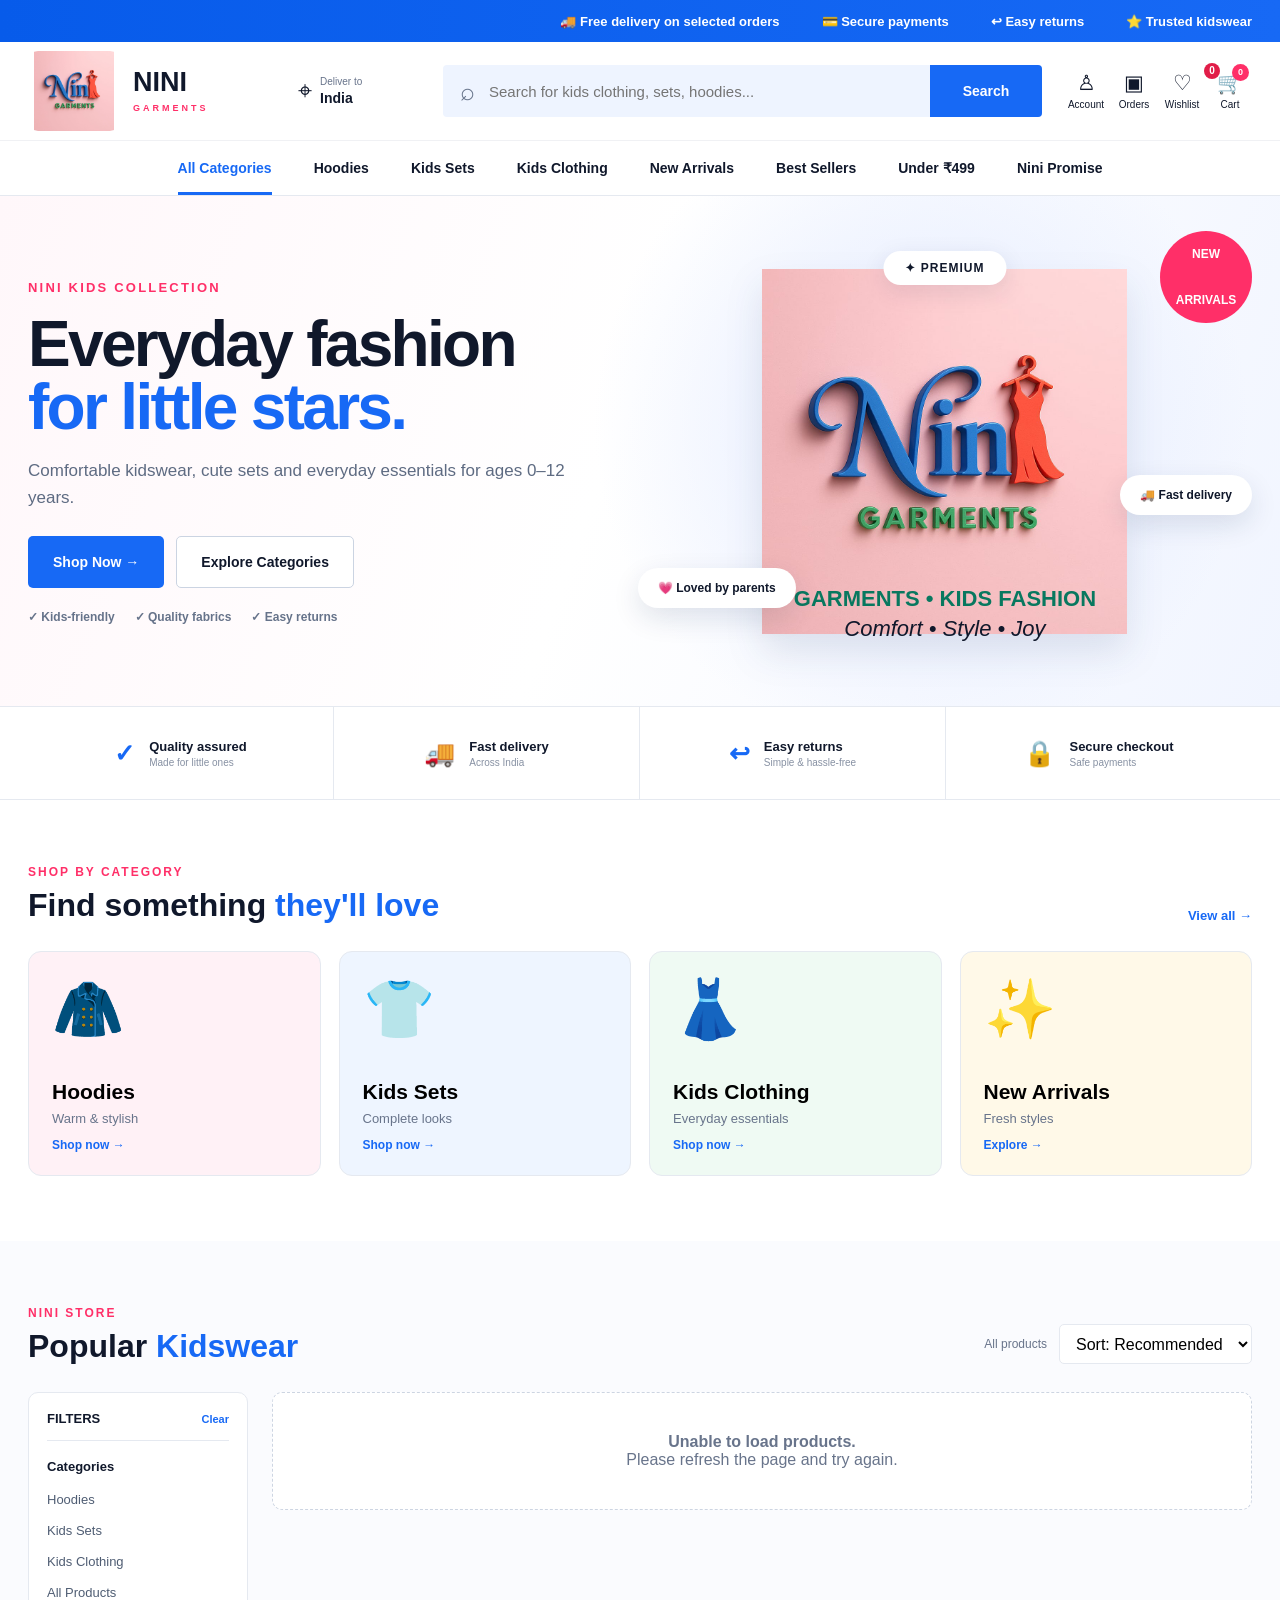
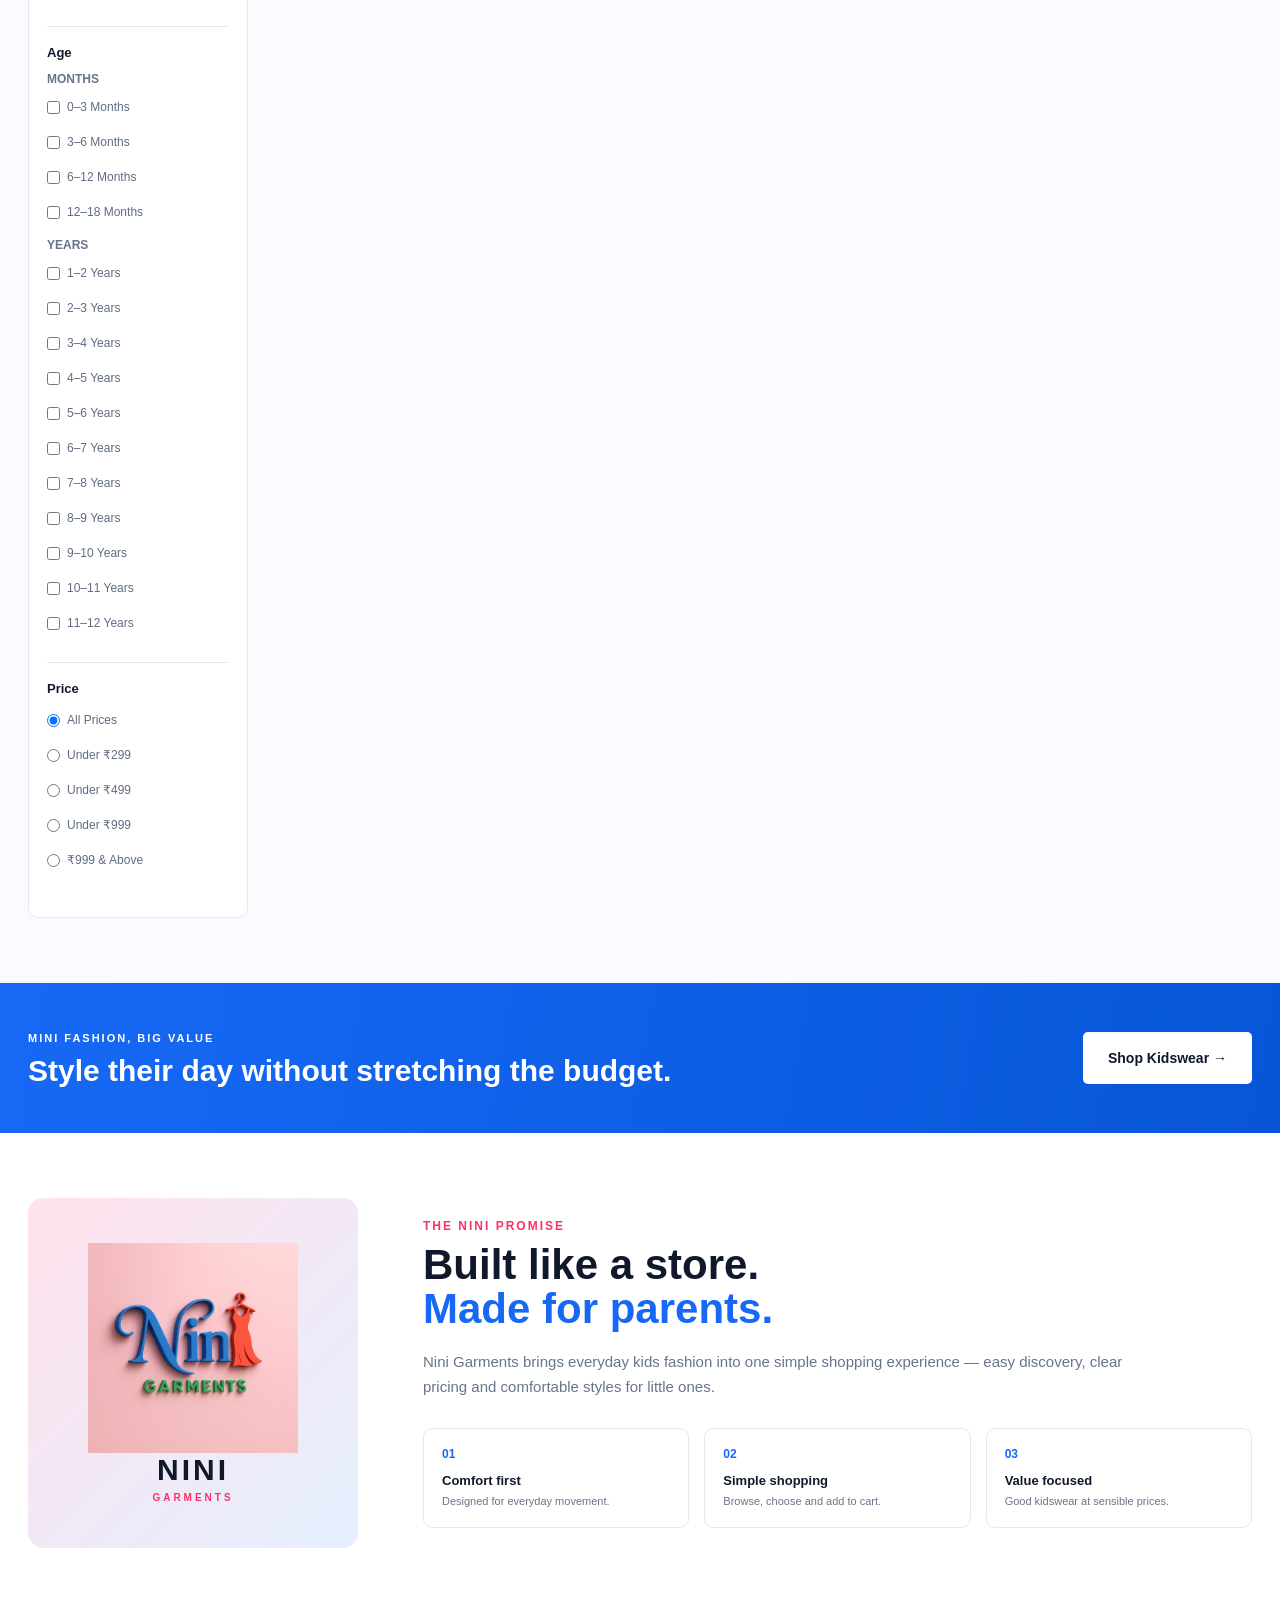
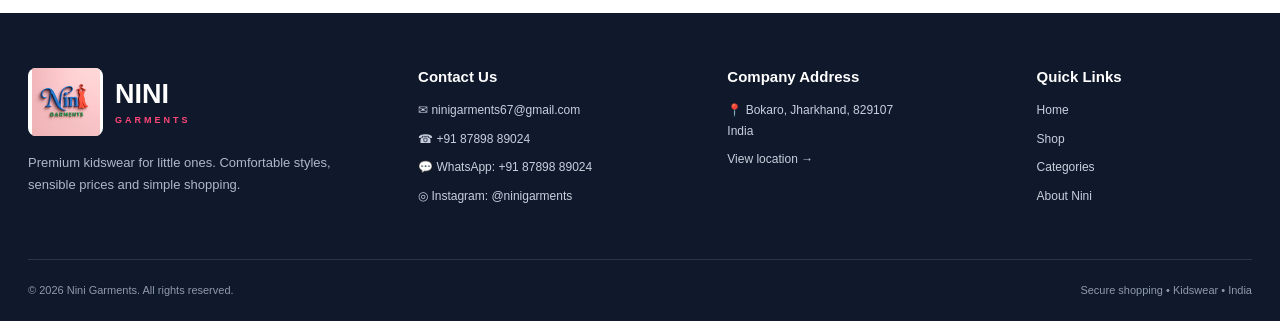
==== index.html @ 3ec642bc "Simplify openProductDetail function Refactored openProductDetail function to simplify code." ====
<!DOCTYPE html>
<html lang="en">
<head>
  <meta charset="UTF-8">
  <meta name="viewport" content="width=device-width, initial-scale=1.0">
  <meta name="description" content="Nini Garments - Kids fashion marketplace for ages 0–12 years.">
  <title>Nini Garments | Kids Fashion</title>
  <link rel="stylesheet" href="style.css">
  <style>
    #productDetailContent {
      min-width: 0;
    }
    #productDetailContent > .nini-product-detail-grid > div {
      min-width: 0;
    }
    .nini-account-tabs{display:flex;gap:8px;margin:18px 0 14px}
    .nini-account-tabs button{flex:1;padding:11px;border:1px solid #d9deea;background:#fff;border-radius:8px;font-weight:700;cursor:pointer}
    .nini-account-tabs button.active{background:#1f66e8;color:#fff;border-color:#1f66e8}
    .nini-account-form{display:flex;flex-direction:column;gap:10px}
    .nini-account-form label{font-weight:700;font-size:14px}
    .nini-account-form input{width:100%;box-sizing:border-box;padding:12px;border:1px solid #d9deea;border-radius:8px;font-size:15px}
    .nini-account-form .market-btn{width:100%;margin-top:6px}
    .nini-account-note{font-size:13px;color:#68748b;margin-top:8px;line-height:1.45}
    .nini-account-user{padding:14px;background:#f7f8fb;border-radius:10px;margin-top:16px}
    .filter-subtitle{font-size:12px;font-weight:800;color:#68748b;text-transform:uppercase;margin:12px 0 6px}
    .filter-block label{display:flex;align-items:center;gap:7px;margin:7px 0;cursor:pointer}
    @media (max-width: 700px) {
      #productDetailModal {
        padding: 10px !important;
      }
      #productDetailModal .cart-panel {
        width: 100% !important;
        max-width: 100% !important;
      }
      .nini-product-detail-grid {
        grid-template-columns: 1fr !important;
        gap: 16px !important;
      }
    }
  </style>
</head>

<body>
  <div class="top-strip">
    <div class="market-container top-strip-inner">
      <span>🚚 Free delivery on selected orders</span>
      <span>💳 Secure payments</span>
      <span>↩ Easy returns</span>
      <span>⭐ Trusted kidswear</span>
    </div>
  </div>

  <header class="market-header">
    <div class="market-container header-row">
      <button class="mobile-menu-btn" onclick="toggleMobileMenu()" aria-label="Open menu">☰</button>

      <a class="market-logo" href="#home">
        <img src="nini-logo.jpeg" alt="Nini Garments">
        <div>
          <strong>NINI</strong>
          <small>GARMENTS</small>
        </div>
      </a>

      <div class="delivery-location">
        <span class="location-icon">⌖</span>
        <div>
          <small>Deliver to</small>
          <strong>India</strong>
        </div>
      </div>

      <div class="search-box">
        <span>⌕</span>
        <input id="marketSearch" type="search"
          placeholder="Search for kids clothing, sets, hoodies..."
          oninput="marketSearchProducts(this.value)">
        <button type="button"
          onclick="marketSearchProducts(document.getElementById('marketSearch').value)">Search</button>
      </div>

      <nav class="desktop-actions">
        <a class="header-action" href="javascript:void(0)" onclick="openAccount()"><span>♙</span><small id="accountLabel">Account</small></a>
        <a class="header-action" href="#orders"><span>▣</span><small>Orders</small></a>
        <button class="header-action cart-action" onclick="openCart()">
          <span>🛒<b id="cartCount">0</b></span><small>Cart</small>
        </button>
      </nav>
    </div>

    <div id="mobileNav" class="mobile-nav">
      <a href="#home">Home</a>
      <a href="#categories">Categories</a>
      <a href="#shop">Shop</a>
      <a href="#about">About Nini</a>
      <a href="#contact">Contact</a>
      <a href="admin.html">Admin</a>
    </div>

    <div class="category-bar">
      <div class="market-container category-bar-inner">
        <a class="active" href="#categories">All Categories</a>
        <a href="#shop" onclick="filterCat('Hoodies')">Hoodies</a>
        <a href="#shop" onclick="filterCat('Kids Sets')">Kids Sets</a>
        <a href="#shop" onclick="filterCat('Clothing')">Kids Clothing</a>
        <a href="#shop">New Arrivals</a>
        <a href="#shop">Best Sellers</a>
        <a href="#shop">Under ₹499</a>
        <a href="#about">Nini Promise</a>
      </div>
    </div>
  </header>

  <main id="home">
    <section class="market-hero">
      <div class="market-container hero-market-grid">
        <div class="hero-market-copy">
          <span class="deal-label">NINI KIDS COLLECTION</span>
          <h1>Everyday fashion<br><span>for little stars.</span></h1>
          <p>Comfortable kidswear, cute sets and everyday essentials for ages 0–12 years.</p>

          <div class="hero-buttons">
            <a href="#shop" class="market-btn primary">Shop Now →</a>
            <a href="#categories" class="market-btn outline">Explore Categories</a>
          </div>

          <div class="hero-mini-points">
            <span>✓ Kids-friendly</span>
            <span>✓ Quality fabrics</span>
            <span>✓ Easy returns</span>
          </div>
        </div>

        <div class="hero-market-art">
          <div class="sale-bubble">NEW<br><strong>ARRIVALS</strong></div>

          <div class="hero-fashion-card">
            <span class="hero-card-badge">✦ PREMIUM</span>
            <img src="nini-logo.jpeg" alt="Nini Garments" class="hero-card-logo">
            <div class="hero-card-text">
              <strong>GARMENTS • KIDS FASHION</strong>
              <em>Comfort • Style • Joy</em>
            </div>
          </div>

          <div class="floating-tag tag-left">💗 Loved by parents</div>
          <div class="floating-tag tag-right">🚚 Fast delivery</div>
        </div>
      </div>
    </section>

    <section class="trust-row">
      <div class="market-container trust-grid">
        <div><b>✓</b><span><strong>Quality assured</strong><small>Made for little ones</small></span></div>
        <div><b>🚚</b><span><strong>Fast delivery</strong><small>Across India</small></span></div>
        <div><b>↩</b><span><strong>Easy returns</strong><small>Simple & hassle-free</small></span></div>
        <div><b>🔒</b><span><strong>Secure checkout</strong><small>Safe payments</small></span></div>
      </div>
    </section>

    <section id="categories" class="market-section category-section">
      <div class="market-container">
        <div class="market-title-row">
          <div>
            <span class="section-kicker">SHOP BY CATEGORY</span>
            <h2>Find something <span>they'll love</span></h2>
          </div>
          <a href="#shop">View all →</a>
        </div>

        <div class="market-category-grid">
          <button onclick="filterCat('Hoodies')" class="market-category cat-pink">
            <div class="cat-icon">🧥</div>
            <strong>Hoodies</strong><small>Warm & stylish</small><span>Shop now →</span>
          </button>
          <button onclick="filterCat('Kids Sets')" class="market-category cat-blue">
            <div class="cat-icon">👕</div>
            <strong>Kids Sets</strong><small>Complete looks</small><span>Shop now →</span>
          </button>
          <button onclick="filterCat('Clothing')" class="market-category cat-green">
            <div class="cat-icon">👗</div>
            <strong>Kids Clothing</strong><small>Everyday essentials</small><span>Shop now →</span>
          </button>
          <button onclick="marketSearchProducts('new')" class="market-category cat-yellow">
            <div class="cat-icon">✨</div>
            <strong>New Arrivals</strong><small>Fresh styles</small><span>Explore →</span>
          </button>
        </div>
      </div>
    </section>

    <section id="shop" class="market-section shop-market">
      <div class="market-container">
        <div class="market-title-row">
          <div>
            <span class="section-kicker">NINI STORE</span>
            <h2>Popular <span>Kidswear</span></h2>
          </div>
          <div class="shop-controls">
            <span id="resultLabel">All products</span>
            <select id="sortProducts" onchange="sortMarketProducts(this.value)">
              <option value="default">Sort: Recommended</option>
              <option value="low">Price: Low to High</option>
              <option value="high">Price: High to Low</option>
              <option value="name">Name</option>
            </select>
          </div>
        </div>

        <div class="shop-layout">
          <aside class="shop-sidebar">
            <div class="filter-heading">FILTERS <button onclick="marketSearchProducts('')">Clear</button></div>
            <div class="filter-block">
              <strong>Categories</strong>
              <button onclick="filterCat('Hoodies')">Hoodies</button>
              <button onclick="filterCat('Kids Sets')">Kids Sets</button>
              <button onclick="filterCat('Clothing')">Kids Clothing</button>
              <button onclick="marketSearchProducts('')">All Products</button>
            </div>
            <div class="filter-block">
              <strong>Age</strong>
              <div class="filter-subtitle">Months</div>
              <label><input type="checkbox" value="0–3 Months" onchange="applyStoreFilters()"> 0–3 Months</label>
              <label><input type="checkbox" value="3–6 Months" onchange="applyStoreFilters()"> 3–6 Months</label>
              <label><input type="checkbox" value="6–12 Months" onchange="applyStoreFilters()"> 6–12 Months</label>
              <label><input type="checkbox" value="12–18 Months" onchange="applyStoreFilters()"> 12–18 Months</label>

              <div class="filter-subtitle">Years</div>
              <label><input type="checkbox" value="1–2 Years" onchange="applyStoreFilters()"> 1–2 Years</label>
              <label><input type="checkbox" value="2–3 Years" onchange="applyStoreFilters()"> 2–3 Years</label>
              <label><input type="checkbox" value="3–4 Years" onchange="applyStoreFilters()"> 3–4 Years</label>
              <label><input type="checkbox" value="4–5 Years" onchange="applyStoreFilters()"> 4–5 Years</label>
              <label><input type="checkbox" value="5–6 Years" onchange="applyStoreFilters()"> 5–6 Years</label>
              <label><input type="checkbox" value="6–7 Years" onchange="applyStoreFilters()"> 6–7 Years</label>
              <label><input type="checkbox" value="7–8 Years" onchange="applyStoreFilters()"> 7–8 Years</label>
              <label><input type="checkbox" value="8–9 Years" onchange="applyStoreFilters()"> 8–9 Years</label>
              <label><input type="checkbox" value="9–10 Years" onchange="applyStoreFilters()"> 9–10 Years</label>
              <label><input type="checkbox" value="10–11 Years" onchange="applyStoreFilters()"> 10–11 Years</label>
              <label><input type="checkbox" value="11–12 Years" onchange="applyStoreFilters()"> 11–12 Years</label>
            </div>

            <div class="filter-block">
              <strong>Price</strong>
              <label><input type="radio" name="priceFilter" value="" onchange="applyStoreFilters()" checked> All Prices</label>
              <label><input type="radio" name="priceFilter" value="299" onchange="applyStoreFilters()"> Under ₹299</label>
              <label><input type="radio" name="priceFilter" value="499" onchange="applyStoreFilters()"> Under ₹499</label>
              <label><input type="radio" name="priceFilter" value="999" onchange="applyStoreFilters()"> Under ₹999</label>
              <label><input type="radio" name="priceFilter" value="999plus" onchange="applyStoreFilters()"> ₹999 & Above</label>
            </div>
          </aside>

          <div class="shop-results">
            <div id="products" class="products-grid">
              <div class="loading-state">Loading products...</div>
            </div>
          </div>
        </div>
      </div>
    </section>

    <section class="promo-section">
      <div class="market-container promo-grid">
        <div>
          <span>MINI FASHION, BIG VALUE</span>
          <h2>Style their day without stretching the budget.</h2>
        </div>
        <a href="#shop" class="market-btn white">Shop Kidswear →</a>
      </div>
    </section>

    <section id="about" class="market-section about-market">
      <div class="market-container about-market-grid">
        <div class="about-brand-card">
          <img src="nini-logo.jpeg" alt="Nini Garments">
          <strong>NINI</strong>
          <small>GARMENTS</small>
        </div>

        <div>
          <span class="section-kicker">THE NINI PROMISE</span>
          <h2>Built like a store.<br><span>Made for parents.</span></h2>
          <p>Nini Garments brings everyday kids fashion into one simple shopping experience — easy discovery, clear pricing and comfortable styles for little ones.</p>

          <div class="promise-grid">
            <div><b>01</b><strong>Comfort first</strong><small>Designed for everyday movement.</small></div>
            <div><b>02</b><strong>Simple shopping</strong><small>Browse, choose and add to cart.</small></div>
            <div><b>03</b><strong>Value focused</strong><small>Good kidswear at sensible prices.</small></div>
          </div>
        </div>
      </div>
    </section>

    <section id="contact" class="contact-section">
      <div class="market-container contact-grid">
        <div class="contact-main">
          <div class="footer-brand">
            <img src="nini-logo.jpeg" alt="Nini Garments">
            <div><strong>NINI</strong><small>GARMENTS</small></div>
          </div>
          <p>Premium kidswear for little ones. Comfortable styles, sensible prices and simple shopping.</p>
        </div>

        <div class="contact-column">
          <h3>Contact Us</h3>
          <a href="mailto:ninigarments67@gmail.com">✉ ninigarments67@gmail.com</a>
          <a href="tel:+918789889024">☎ +91 87898 89024</a>
          <a href="https://wa.me/918789889024" target="_blank" rel="noopener">💬 WhatsApp: +91 87898 89024</a>
          <a href="https://www.instagram.com/ninigarments?igsi=cXY3Zjljc2piYzh2" target="_blank" rel="noopener">◎ Instagram: @ninigarments</a>
        </div>

        <div class="contact-column">
          <h3>Company Address</h3>
          <p>📍 Bokaro, Jharkhand, 829107<br>India</p>
          <a href="https://www.google.com/maps/search/?api=1&query=Bokaro%2C%20Jharkhand%2C%20829107" target="_blank" rel="noopener">View location →</a>
        </div>

        <div class="contact-column">
          <h3>Quick Links</h3>
          <a href="#home">Home</a>
          <a href="#shop">Shop</a>
          <a href="#categories">Categories</a>
          <a href="#about">About Nini</a>
        </div>
      </div>
    </section>

    <footer class="market-footer">
      <div class="market-container footer-bottom">
        <span>© 2026 Nini Garments. All rights reserved.</span>
        <span>Secure shopping • Kidswear • India</span>
      </div>
    </footer>
  </main>


  <div id="accountModal" class="cart-modal" style="align-items:center;justify-content:center;padding:16px;box-sizing:border-box"
       onclick="if(event.target === this) closeAccount()">
    <div class="cart-panel" style="width:min(430px,100%);max-width:430px;max-height:90vh;overflow:auto;box-sizing:border-box">
      <div class="cart-header">
        <div><span class="section-kicker">NINI ACCOUNT</span><h2 id="accountTitle">Login</h2></div>
        <button class="close-cart" onclick="closeAccount()">×</button>
      </div>
      <div id="accountContent"></div>
    </div>
  </div>

  <div id="productDetailModal" class="cart-modal" style="align-items:center;justify-content:center;padding:16px;box-sizing:border-box"
       onclick="if(event.target === this) closeProductDetail()">
    <div class="cart-panel" style="width:min(720px,100%);max-width:720px;max-height:90vh;overflow-x:hidden;overflow-y:auto;box-sizing:border-box">
      <div class="cart-header">
        <div><span class="section-kicker">PRODUCT DETAILS</span><h2 id="detailProductName">Product</h2></div>
        <button class="close-cart" onclick="closeProductDetail()">×</button>
      </div>
      <div id="productDetailContent"></div>
    </div>
  </div>

  <div id="cartModal" class="cart-modal" onclick="if(event.target === this) closeCart()">
    <div class="cart-panel">
      <div class="cart-header">
        <div><span class="section-kicker">YOUR BAG</span><h2>Shopping Cart</h2></div>
        <button class="close-cart" onclick="closeCart()">×</button>
      </div>
      <div id="cartItems" class="cart-items">Your cart is empty.</div>
      <div class="cart-summary"><span>Total</span><strong>₹<span id="cartTotal">0</span></strong></div>
      <button class="market-btn primary cart-checkout" onclick="placeOrder()">Place Order →</button>
    </div>
  </div>

  <script>
    const NINI_API_URL = "https://nini-api.msninigarments7368.workers.dev";

    function getNiniUser(){
      try { return JSON.parse(localStorage.getItem("nini_user") || "null"); }
      catch(e){ return null; }
    }

    function updateAccountLabel(){
      const label = document.getElementById("accountLabel");
      const user = getNiniUser();
      if(label) label.textContent = user ? (user.name || "Account") : "Account";
    }

    function openAccount(){
      const modal = document.getElementById("accountModal");
      const content = document.getElementById("accountContent");
      if(!modal || !content) return;
      const user = getNiniUser();

      if(user){
        document.getElementById("accountTitle").textContent = "My Account";
        content.innerHTML = `
          <div class="nini-account-user">
            <strong>${escapeHTML(user.name || "")}</strong>
            <div style="color:#68748b;margin-top:5px">${escapeHTML(user.email || "")}</div>
          </div>
          <button type="button" class="market-btn primary" style="width:100%;margin-top:16px" onclick="logoutNini()">Logout</button>
        `;
      }else{
        showLoginForm();
      }

      modal.style.display = "flex";
      document.body.style.overflow = "hidden";
    }

    function showLoginForm(){
      document.getElementById("accountTitle").textContent = "Login";
      document.getElementById("accountContent").innerHTML = `
        <div class="nini-account-tabs">
          <button class="active" type="button" onclick="showLoginForm()">Login</button>
          <button type="button" onclick="showSignupForm()">Sign Up</button>
        </div>
        <form class="nini-account-form" onsubmit="loginNini(event)">
          <label>Email</label>
          <input id="loginEmail" type="email" required autocomplete="email" placeholder="Enter your email">
          <label>Password</label>
          <input id="loginPassword" type="password" required autocomplete="current-password" placeholder="Enter your password">
          <button class="market-btn primary" type="submit">Login →</button>
        </form>
        <div class="nini-account-note">New customer? Choose <strong>Sign Up</strong> to create your account.</div>
      `;
    }

    function showSignupForm(){
      document.getElementById("accountTitle").textContent = "Create Account";
      document.getElementById("accountContent").innerHTML = `
        <div class="nini-account-tabs">
          <button type="button" onclick="showLoginForm()">Login</button>
          <button class="active" type="button" onclick="showSignupForm()">Sign Up</button>
        </div>
        <form class="nini-account-form" onsubmit="signupNini(event)">
          <label>Full Name</label>
          <input id="signupName" type="text" required autocomplete="name" placeholder="Enter your full name">
          <label>Email</label>
          <input id="signupEmail" type="email" required autocomplete="email" placeholder="Enter your email">
          <label>Password</label>
          <input id="signupPassword" type="password" required minlength="6" autocomplete="new-password" placeholder="Minimum 6 characters">
          <button class="market-btn primary" type="submit">Create Account →</button>
        </form>
      `;
    }

    async function loginNini(event){
      event.preventDefault();
      const email = document.getElementById("loginEmail").value.trim().toLowerCase();
      const password = document.getElementById("loginPassword").value;

      try{
        const response = await fetch(NINI_API_URL + "/api/login", {
          method:"POST",
          headers:{"Content-Type":"application/json"},
          body:JSON.stringify({email,password})
        });
        const data = await response.json();
        if(!response.ok || !data.success){
          alert(data.error || "Login failed");
          return;
        }
        localStorage.setItem("nini_user", JSON.stringify(data.user));
        updateAccountLabel();
        alert("Login successful!");
        closeAccount();
      }catch(error){
        alert("Unable to connect. Please try again.");
      }
    }

    async function signupNini(event){
      event.preventDefault();
      const name = document.getElementById("signupName").value.trim();
      const email = document.getElementById("signupEmail").value.trim().toLowerCase();
      const password = document.getElementById("signupPassword").value;

      if(password.length < 6){
        alert("Password must be at least 6 characters.");
        return;
      }

      try{
        const response = await fetch(NINI_API_URL + "/api/register", {
          method:"POST",
          headers:{"Content-Type":"application/json"},
          body:JSON.stringify({name,email,password})
        });
        const data = await response.json();
        if(!response.ok || !data.success){
          alert(data.error || "Signup failed");
          return;
        }
        alert("Account created successfully! Please login.");
        showLoginForm();
        document.getElementById("loginEmail").value = email;
      }catch(error){
        alert("Unable to connect. Please try again.");
      }
    }

    function logoutNini(){
      localStorage.removeItem("nini_user");
      updateAccountLabel();
      closeAccount();
      alert("Logged out successfully.");
    }

    function closeAccount(){
      const modal = document.getElementById("accountModal");
      if(!modal) return;
      modal.style.display = "none";
      document.body.style.overflow = "";
    }

    updateAccountLabel();
  </script>

  <script>
    function toggleMobileMenu(){
      document.getElementById("mobileNav").classList.toggle("open");
    }

    function marketSearchProducts(query){
      const q = String(query || "").trim().toLowerCase();
      const list = !q ? products : products.filter(p =>
        String(p.name || "").toLowerCase().includes(q) ||
        String(p.category || p.cat || "").toLowerCase().includes(q)
      );
      renderProducts(list);
      const label = document.getElementById("resultLabel");
      if(label) label.textContent = q ? 'Search results for "' + q + '"' : "All products";
      document.getElementById("shop")?.scrollIntoView({behavior:"smooth", block:"start"});
    }

    function sortMarketProducts(type){
      const copy = [...products];
      if(type === "low") copy.sort((a,b)=>Number(a.price||0)-Number(b.price||0));
      if(type === "high") copy.sort((a,b)=>Number(b.price||0)-Number(a.price||0));
      if(type === "name") copy.sort((a,b)=>String(a.name||"").localeCompare(String(b.name||"")));
      renderProducts(copy);
    }

    function openProductDetail(productId){ window.location.href = "product.html?id=" + encodeURIComponent(Number(productId)); }

    function updateDetailSize(productId){
      const product = products.find(p => Number(p.id) === Number(productId));
      const select = document.getElementById(`detail-size-${productId}`);
      const priceWrap = document.getElementById(`detail-price-wrap-${productId}`);
      const stockWrap = document.getElementById(`detail-stock-${productId}`);
      if(!product || !select || !priceWrap) return;

      const size = select.value;
      if(!size){
        const price = typeof getLowestSellingPrice === "function" ? getLowestSellingPrice(product) : Number(product.price || 0);
        const mrps = Array.isArray(product.sizes) ? product.sizes.filter(s => Number(s.stock || 0) > 0).map(s => Number(s.mrp || 0)).filter(v => v > 0) : [];
        const mrp = mrps.length ? Math.min(...mrps) : Number(product.mrp || price || 0);
        const discount = mrp > price ? Math.round(((mrp - price) / mrp) * 100) : 0;
        priceWrap.innerHTML = `₹${price.toLocaleString("en-IN")}${mrp > price ? ` <del style="color:#68748b;font-size:16px;font-weight:500;margin-left:8px">₹${mrp.toLocaleString("en-IN")}</del><span style="color:#16a34a;font-size:15px;font-weight:700;margin-left:8px">${discount}% OFF</span>` : ""}`;
        if(stockWrap) stockWrap.textContent = "";
        return;
      }

      const selected = Array.isArray(product.sizes) ? product.sizes.find(s => String(s.size) === String(size)) : null;
      if(!selected) return;

      const price = typeof getSizeSellingPrice === "function" ? getSizeSellingPrice(product,size) : Number(selected.price || product.price || 0);
      const mrp = typeof getSizeMRP === "function" ? getSizeMRP(product,size) : Number(selected.mrp || product.mrp || price);
      const discount = typeof getSizeDiscount === "function" ? getSizeDiscount(product,size) : (mrp > price ? Math.round(((mrp-price)/mrp)*100) : 0);

      priceWrap.innerHTML = `₹${price.toLocaleString("en-IN")}${mrp > price ? ` <del style="color:#68748b;font-size:16px;font-weight:500;margin-left:8px">₹${mrp.toLocaleString("en-IN")}</del><span style="color:#16a34a;font-size:15px;font-weight:700;margin-left:8px">${discount}% OFF</span>` : ""}`;
      if(stockWrap) stockWrap.textContent = `✓ ${Number(selected.stock || 0)} in stock for this size`;
    }

    function changeDetailQuantity(productId, change){
      const qtyEl = document.getElementById(`detail-qty-${productId}`);
      if(!qtyEl) return;
      let qty = Math.max(1, Number(qtyEl.textContent || 1) + Number(change || 0));

      const product = products.find(p => Number(p.id) === Number(productId));
      const select = document.getElementById(`detail-size-${productId}`);
      const selected = product && select && select.value && Array.isArray(product.sizes)
        ? product.sizes.find(s => String(s.size) === String(select.value))
        : null;

      if(selected && qty > Number(selected.stock || 0)){
        qty = Number(selected.stock || 0);
        if(qty < 1) qty = 1;
        alert("No more stock available for this size.");
      }

      qtyEl.textContent = qty;
    }

    function addDetailProductToCart(productId, closeAfter = true){
      const product = products.find(p => Number(p.id) === Number(productId));
      const detailSelect = document.getElementById(`detail-size-${productId}`);
      const qtyEl = document.getElementById(`detail-qty-${productId}`);
      if(!product || !detailSelect || !qtyEl) return false;

      const size = detailSelect.value;
      if(!size){
        alert("Please select a size first.");
        detailSelect.focus();
        return false;
      }

      const selected = Array.isArray(product.sizes) ? product.sizes.find(s => String(s.size) === String(size)) : null;
      const quantity = Math.max(1, Number(qtyEl.textContent || 1));
      const stock = Number(selected?.stock || 0);

      if(!selected || stock <= 0){
        alert("This size is out of stock.");
        return false;
      }

      if(quantity > stock){
        alert(`Only ${stock} item${stock === 1 ? "" : "s"} available for this size.`);
        return false;
      }

      const existing = cart.find(item => Number(item.id) === Number(productId) && String(item.size) === String(size));
      const existingQty = existing ? Number(existing.quantity || 0) : 0;

      if(existingQty + quantity > stock){
        alert(`Only ${stock} item${stock === 1 ? "" : "s"} available for this size. You already have ${existingQty} in your cart.`);
        return false;
      }

      const price = typeof getSizeSellingPrice === "function" ? getSizeSellingPrice(product,size) : Number(selected.price || product.price || 0);
      const mrp = typeof getSizeMRP === "function" ? getSizeMRP(product,size) : Number(selected.mrp || product.mrp || price);
      const discount = typeof getSizeDiscount === "function" ? getSizeDiscount(product,size) : (mrp > price ? Math.round(((mrp-price)/mrp)*100) : 0);

      if(existing){
        existing.quantity = existingQty + quantity;
        existing.price = price;
        existing.mrp = mrp;
        existing.discount = discount;
      }else{
        cart.push({
          id: product.id,
          name: product.name,
          category: product.category,
          price,
          mrp,
          discount,
          size,
          quantity,
          image: product.image
        });
      }

      if(typeof saveCart === "function") saveCart();
      if(typeof updateCartCount === "function") updateCartCount();
      if(closeAfter) closeProductDetail();
      return true;
    }

    function buyNowFromDetail(productId){
      if(!addDetailProductToCart(productId, false)) return;
      closeProductDetail();
      if(typeof placeOrder === "function") placeOrder();
    }

    document.addEventListener("click", function(event){
      const productCard = event.target.closest("#products .product");
      if(!productCard) return;
      if(event.target.closest("button, select, option, a")) return;
      const sizeSelect = productCard.querySelector('select[id^="size-"]');
      if(!sizeSelect) return;
      const productId = sizeSelect.id.replace("size-", "");
      openProductDetail(productId);
    });

</script>

  <script>
    function applyStoreFilters(){
      const selectedAges = Array.from(
        document.querySelectorAll('.shop-sidebar input[type="checkbox"]:checked')
      ).map(el => el.value);

      const priceValue = document.querySelector(
        '.shop-sidebar input[name="priceFilter"]:checked'
      )?.value || "";

      let list = Array.isArray(products) ? [...products] : [];

      if(selectedAges.length){
        list = list.filter(p => {
          const sizes = Array.isArray(p.sizes) ? p.sizes : [];
          const productAge = String(p.age_group || "").trim();

          return selectedAges.some(age =>
            productAge === age ||
            sizes.some(s => String(s.size || "").trim() === age)
          );
        });
      }

      if(priceValue){
        list = list.filter(p => {
          const prices = Array.isArray(p.sizes)
            ? p.sizes.map(s => Number(s.price || 0)).filter(v => v > 0)
            : [];

          const fallback = Number(p.price || 0);
          const minPrice = prices.length ? Math.min(...prices) : fallback;

          if(priceValue === "299") return minPrice < 299;
          if(priceValue === "499") return minPrice < 499;
          if(priceValue === "999") return minPrice < 999;
          if(priceValue === "999plus") return minPrice >= 999;
          return true;
        });
      }

      renderProducts(list);

      const label = document.getElementById("resultLabel");
      if(label) label.textContent = list.length + " product" + (list.length === 1 ? "" : "s");
    }

    function clearStoreFilters(){
      document.querySelectorAll('.shop-sidebar input[type="checkbox"]').forEach(el => el.checked = false);
      const allPrice = document.querySelector('.shop-sidebar input[name="priceFilter"][value=""]');
      if(allPrice) allPrice.checked = true;
      applyStoreFilters();
    }
  </script>

  <script src="app.js"></script>
</body>
</html>
---- style.css ----
/* =========================================================
   NINI GARMENTS — MARKETPLACE STYLES
   Full responsive stylesheet
   ========================================================= */

*{margin:0;padding:0;box-sizing:border-box}
:root{
  --blue:#1769f5;
  --blue-dark:#0756d8;
  --pink:#ff2f68;
  --pink-soft:#fff1f6;
  --text:#10182b;
  --muted:#68748b;
  --border:#e5e9f0;
  --surface:#fafbfe;
  --green:#08785f;
  --shadow:0 12px 35px rgba(20,40,80,.10);
}
html{scroll-behavior:smooth}
body{
  font-family:Arial,Helvetica,sans-serif;
  color:var(--text);
  background:#fff;
  overflow-x:hidden;
}
a{text-decoration:none;color:inherit}
button,input,select{font:inherit}
button{cursor:pointer}
img{max-width:100%;display:block}
.market-container{width:min(1240px,calc(100% - 56px));margin:auto}

/* TOP STRIP */
.top-strip{
  min-height:42px;
  background:linear-gradient(90deg,#075bea,#1769f5);
  color:#fff;
}
.top-strip-inner{
  min-height:42px;
  display:flex;
  align-items:center;
  justify-content:flex-end;
  gap:42px;
  font-size:13px;
  font-weight:700;
}

/* HEADER */
.market-header{
  background:#fff;
  position:relative;
  z-index:20;
}
.header-row{
  min-height:98px;
  display:grid;
  grid-template-columns:250px 125px minmax(300px,1fr) 190px;
  align-items:center;
  gap:20px;
}
.market-logo{
  display:flex;
  align-items:center;
  gap:13px;
  width:max-content;
}
.market-logo img{
  width:92px;
  height:80px;
  object-fit:contain;
  border-radius:10px;
}
.market-logo strong{
  display:block;
  font-size:27px;
  line-height:1;
}
.market-logo small{
  display:block;
  margin-top:7px;
  color:var(--pink);
  font-size:9px;
  font-weight:900;
  letter-spacing:3px;
}
.delivery-location{
  display:flex;
  align-items:center;
  gap:8px;
}
.location-icon{font-size:25px}
.delivery-location small{
  display:block;
  color:var(--muted);
  font-size:10px;
}
.delivery-location strong{
  display:block;
  font-size:14px;
  margin-top:3px;
}
.search-box{
  height:52px;
  display:flex;
  align-items:center;
  background:#eef4ff;
  border-radius:4px;
  overflow:hidden;
}
.search-box>span{
  padding-left:17px;
  font-size:25px;
  color:#66738a;
}
.search-box input{
  flex:1;
  min-width:0;
  height:100%;
  border:0;
  outline:0;
  background:transparent;
  padding:0 14px;
  font-size:15px;
}
.search-box button{
  height:100%;
  width:112px;
  border:0;
  background:var(--blue);
  color:#fff;
  font-size:14px;
  font-weight:800;
}
.desktop-actions{
  display:flex;
  align-items:center;
  justify-content:space-between;
  text-align:center;
}
.header-action{
  border:0;
  background:transparent;
  min-width:48px;
  position:relative;
  color:var(--text);
}
.header-action span{
  display:block;
  font-size:21px;
  line-height:1;
}
.header-action small{
  display:block;
  margin-top:6px;
  font-size:10px;
}
.cart-action b{
  position:absolute;
  top:-8px;
  right:5px;
  width:17px;
  height:17px;
  display:grid;
  place-items:center;
  border-radius:50%;
  background:var(--pink);
  color:#fff;
  font-size:9px;
}
.mobile-menu-btn{display:none}

/* CATEGORY BAR */
.category-bar{
  border-top:1px solid #f0f1f4;
  border-bottom:1px solid var(--border);
  background:#fff;
}
.category-bar-inner{
  min-height:54px;
  display:flex;
  justify-content:center;
  align-items:stretch;
  gap:42px;
  overflow-x:auto;
}
.category-bar-inner a{
  display:flex;
  align-items:center;
  position:relative;
  white-space:nowrap;
  font-size:14px;
  font-weight:700;
}
.category-bar-inner a.active{color:var(--blue)}
.category-bar-inner a.active:after{
  content:"";
  position:absolute;
  left:0;
  right:0;
  bottom:0;
  height:3px;
  background:var(--blue);
}

/* MOBILE NAV */
.mobile-nav{display:none}

/* HERO */
.market-hero{
  background:
    radial-gradient(circle at 72% 45%,rgba(219,229,255,.78),transparent 34%),
    linear-gradient(110deg,#fff7fa,#fff 48%,#f1f5ff);
}
.hero-market-grid{
  min-height:510px;
  display:grid;
  grid-template-columns:1fr 1.05fr;
  align-items:center;
  gap:25px;
}
.hero-market-copy{padding:35px 0}
.deal-label{
  color:var(--pink);
  font-size:13px;
  font-weight:900;
  letter-spacing:2.2px;
}
.hero-market-copy h1{
  font-size:clamp(48px,5vw,70px);
  line-height:.98;
  letter-spacing:-2.7px;
  margin:17px 0 20px;
}
.hero-market-copy h1 span{color:var(--blue)}
.hero-market-copy p{
  max-width:620px;
  color:#5e6b82;
  font-size:17px;
  line-height:1.55;
  margin-bottom:25px;
}
.hero-buttons{
  display:flex;
  flex-wrap:wrap;
  gap:12px;
  margin-bottom:22px;
}
.market-btn{
  min-height:52px;
  padding:0 24px;
  border-radius:5px;
  display:inline-flex;
  align-items:center;
  justify-content:center;
  font-weight:800;
  font-size:14px;
  border:1px solid transparent;
}
.market-btn.primary{background:var(--blue);color:#fff}
.market-btn.primary:hover{background:var(--blue-dark)}
.market-btn.outline{background:#fff;border-color:#cbd4e2}
.market-btn.outline:hover{border-color:var(--blue);color:var(--blue)}
.market-btn.white{background:#fff;color:var(--text)}
.hero-mini-points{
  display:flex;
  flex-wrap:wrap;
  gap:20px;
  color:#66738a;
  font-size:12px;
  font-weight:600;
}
.hero-market-art{
  min-height:470px;
  position:relative;
  display:flex;
  align-items:center;
  justify-content:center;
}
.hero-fashion-card{
  width:min(560px,82%);
  min-height:430px;
  position:relative;
  display:flex;
  flex-direction:column;
  align-items:center;
  justify-content:center;
  background:transparent;
  text-align:center;
}
.hero-card-badge{
  position:absolute;
  top:15px;
  left:50%;
  transform:translateX(-50%);
  z-index:3;
  background:#fff;
  padding:10px 22px;
  border-radius:999px;
  box-shadow:0 7px 25px rgba(20,40,80,.10);
  font-size:12px;
  font-weight:900;
  letter-spacing:1px;
}
.hero-card-logo{
  width:min(520px,100%);
  height:365px;
  object-fit:contain;
  filter:drop-shadow(0 18px 18px rgba(20,40,80,.10));
}
.hero-card-text{
  position:absolute;
  left:50%;
  bottom:24px;
  transform:translateX(-50%);
  white-space:nowrap;
  text-align:center;
}
.hero-card-text strong{
  display:block;
  color:var(--green);
  font-size:22px;
  font-weight:900;
}
.hero-card-text em{
  display:block;
  margin-top:4px;
  font-size:22px;
  font-style:italic;
}
.sale-bubble{
  position:absolute;
  top:15px;
  right:0;
  width:92px;
  height:92px;
  border-radius:50%;
  background:var(--pink);
  color:#fff;
  display:grid;
  place-items:center;
  text-align:center;
  font-size:12px;
  font-weight:900;
  line-height:1.2;
  z-index:4;
}
.floating-tag{
  position:absolute;
  z-index:5;
  background:#fff;
  border-radius:999px;
  padding:13px 20px;
  font-size:12px;
  font-weight:700;
  box-shadow:0 10px 28px rgba(20,40,80,.12);
}
.tag-left{left:0;bottom:78px}
.tag-right{right:0;top:55%}

/* TRUST */
.trust-row{
  border-top:1px solid var(--border);
  border-bottom:1px solid var(--border);
  background:#fff;
}
.trust-grid{
  display:grid;
  grid-template-columns:repeat(4,1fr);
}
.trust-grid>div{
  min-height:92px;
  display:flex;
  justify-content:center;
  align-items:center;
  gap:14px;
  border-right:1px solid var(--border);
}
.trust-grid>div:last-child{border-right:0}
.trust-grid>b,.trust-grid>div>b{
  color:var(--blue);
  font-size:25px;
}
.trust-grid span{display:block}
.trust-grid strong,.trust-grid small{display:block}
.trust-grid strong{font-size:13px}
.trust-grid small{
  color:#8791a3;
  font-size:10px;
  margin-top:3px;
}

/* COMMON SECTIONS */
.market-section{padding:65px 0}
.market-title-row{
  display:flex;
  justify-content:space-between;
  align-items:flex-end;
  gap:20px;
  margin-bottom:28px;
}
.section-kicker{
  display:block;
  color:var(--pink);
  font-size:12px;
  font-weight:900;
  letter-spacing:2px;
  margin-bottom:9px;
}
.market-title-row h2{
  font-size:32px;
  line-height:1.1;
}
.market-title-row h2 span{color:var(--blue)}
.market-title-row>a{
  color:var(--blue);
  font-size:13px;
  font-weight:800;
}

/* CATEGORIES */
.market-category-grid{
  display:grid;
  grid-template-columns:repeat(4,1fr);
  gap:18px;
}
.market-category{
  min-height:225px;
  border:1px solid var(--border);
  border-radius:13px;
  padding:23px;
  display:flex;
  flex-direction:column;
  justify-content:flex-end;
  text-align:left;
  transition:.2s;
}
.market-category:hover{
  transform:translateY(-4px);
  box-shadow:var(--shadow);
}
.cat-icon{
  font-size:58px;
  margin-bottom:auto;
}
.market-category strong{font-size:21px}
.market-category small{
  display:block;
  color:var(--muted);
  font-size:13px;
  margin:7px 0 12px;
}
.market-category span{
  color:var(--blue);
  font-size:12px;
  font-weight:800;
}
.cat-pink{background:#fff1f6}
.cat-blue{background:#eef5ff}
.cat-green{background:#effaf3}
.cat-yellow{background:#fff9e8}

/* SHOP */
.shop-market{background:#fafbfe}
.shop-controls{
  display:flex;
  align-items:center;
  gap:12px;
}
.shop-controls>span{
  color:var(--muted);
  font-size:12px;
}
.shop-controls select{
  height:40px;
  border:1px solid var(--border);
  background:#fff;
  padding:0 12px;
  border-radius:5px;
  outline:none;
}
.shop-layout{
  display:grid;
  grid-template-columns:220px 1fr;
  gap:24px;
}
.shop-sidebar{
  background:#fff;
  border:1px solid var(--border);
  border-radius:10px;
  padding:18px;
  align-self:start;
}
.filter-heading{
  display:flex;
  justify-content:space-between;
  font-size:13px;
  font-weight:900;
  padding-bottom:14px;
  border-bottom:1px solid var(--border);
}
.filter-heading button{
  border:0;
  background:none;
  color:var(--blue);
  font-size:11px;
}
.filter-block{
  padding:18px 0;
  border-bottom:1px solid var(--border);
}
.filter-block:last-child{border-bottom:0}
.filter-block strong{
  display:block;
  font-size:13px;
  margin-bottom:10px;
}
.filter-block button{
  display:block;
  width:100%;
  border:0;
  background:none;
  text-align:left;
  padding:8px 0;
  color:#4f5d73;
  font-size:13px;
}
.filter-block button:hover{color:var(--blue)}
.filter-block label{
  display:block;
  padding:7px 0;
  color:#5f6c82;
  font-size:12px;
}
.products-grid{
  display:grid;
  grid-template-columns:repeat(3,1fr);
  gap:18px;
}
.loading-state,.products-grid>p{
  grid-column:1/-1;
  background:#fff;
  border:1px dashed #cdd5e2;
  border-radius:10px;
  padding:40px;
  text-align:center;
  color:var(--muted);
}

/* PRODUCT CARDS — compatible with app.js */
.product{
  background:#fff;
  border:1px solid var(--border);
  border-radius:12px;
  overflow:hidden;
  transition:.2s;
}
.product:hover{
  transform:translateY(-3px);
  box-shadow:var(--shadow);
}
.product>img{
  width:100%;
  height:260px;
  object-fit:cover;
  background:#f5f7fb;
}
.product-info{padding:15px}
.product-info h3{
  font-size:16px;
  line-height:1.3;
  margin-bottom:8px;
}
.product .price{
  color:var(--text);
  font-size:20px;
  font-weight:900;
  margin-bottom:6px;
}
.product .stock{
  color:#738096;
  font-size:11px;
  margin-bottom:12px;
}
.product select{
  width:100%;
  height:38px;
  border:1px solid var(--border);
  border-radius:5px;
  padding:0 9px;
  margin-bottom:9px;
  background:#fff;
}
.product-info>button{
  width:100%;
  min-height:40px;
  border:0;
  border-radius:5px;
  background:var(--blue);
  color:#fff;
  font-size:12px;
  font-weight:900;
}
.product-info>button:disabled{
  background:#c7ced9;
  cursor:not-allowed;
}

/* PROMO */
.promo-section{
  padding:45px 0;
  background:linear-gradient(100deg,#1769f5,#0756d8);
  color:#fff;
}
.promo-grid{
  display:flex;
  justify-content:space-between;
  align-items:center;
  gap:25px;
}
.promo-grid>div>span{
  font-size:11px;
  font-weight:900;
  letter-spacing:2px;
}
.promo-grid h2{
  max-width:700px;
  font-size:30px;
  margin-top:8px;
}

/* ABOUT */
.about-market{background:#fff}
.about-market-grid{
  display:grid;
  grid-template-columns:330px 1fr;
  gap:65px;
  align-items:center;
}
.about-brand-card{
  min-height:350px;
  border-radius:15px;
  background:linear-gradient(135deg,#ffe2ec,#e5efff);
  display:flex;
  flex-direction:column;
  align-items:center;
  justify-content:center;
}
.about-brand-card img{
  width:230px;
  height:210px;
  object-fit:contain;
}
.about-brand-card strong{
  font-size:30px;
  letter-spacing:3px;
}
.about-brand-card small{
  color:var(--pink);
  font-size:10px;
  font-weight:900;
  letter-spacing:3px;
  margin-top:5px;
}
.about-market h2{
  font-size:42px;
  line-height:1.05;
  margin:10px 0 18px;
}
.about-market h2 span{color:var(--blue)}
.about-market p{
  max-width:700px;
  color:var(--muted);
  line-height:1.7;
  font-size:15px;
}
.promise-grid{
  display:grid;
  grid-template-columns:repeat(3,1fr);
  gap:15px;
  margin-top:28px;
}
.promise-grid>div{
  border:1px solid var(--border);
  border-radius:9px;
  padding:18px;
}
.promise-grid b{
  color:var(--blue);
  display:block;
  font-size:12px;
  margin-bottom:12px;
}
.promise-grid strong,.promise-grid small{display:block}
.promise-grid strong{font-size:13px}
.promise-grid small{
  color:var(--muted);
  font-size:11px;
  line-height:1.5;
  margin-top:5px;
}

/* CONTACT */
.contact-section{
  background:#10182b;
  color:#fff;
  padding:55px 0 0;
}
.contact-grid{
  display:grid;
  grid-template-columns:1.3fr 1fr 1fr .8fr;
  gap:40px;
  padding-bottom:45px;
}
.footer-brand{
  display:flex;
  align-items:center;
  gap:12px;
}
.footer-brand img{
  width:75px;
  height:68px;
  object-fit:contain;
  border-radius:8px;
  background:#fff;
}
.footer-brand strong{
  display:block;
  font-size:27px;
}
.footer-brand small{
  display:block;
  color:#ff4778;
  font-size:9px;
  font-weight:900;
  letter-spacing:3px;
  margin-top:5px;
}
.contact-main>p{
  max-width:350px;
  color:#aeb8ca;
  font-size:13px;
  line-height:1.7;
  margin-top:16px;
}
.contact-column h3{
  font-size:15px;
  margin-bottom:15px;
}
.contact-column a,.contact-column p{
  display:block;
  color:#c8d0de;
  font-size:12px;
  line-height:1.7;
  margin-bottom:8px;
}
.contact-column a:hover{color:#fff}
.market-footer{
  background:#10182b;
  color:#fff;
}
.footer-bottom{
  min-height:62px;
  border-top:1px solid rgba(255,255,255,.12);
  display:flex;
  align-items:center;
  justify-content:space-between;
  color:#8f9aad;
  font-size:11px;
}

/* CART */
.cart-modal{
  display:none;
  position:fixed;
  inset:0;
  z-index:100;
  background:rgba(10,18,35,.55);
  align-items:center;
  justify-content:flex-end;
}
.cart-panel{
  width:min(470px,100%);
  height:100%;
  background:#fff;
  padding:25px;
  overflow:auto;
  box-shadow:-12px 0 35px rgba(0,0,0,.15);
}
.cart-header{
  display:flex;
  justify-content:space-between;
  align-items:flex-start;
  border-bottom:1px solid var(--border);
  padding-bottom:18px;
}
.cart-header h2{font-size:24px}
.close-cart{
  border:0;
  background:none;
  font-size:32px;
  line-height:1;
}
.cart-items{padding:18px 0}
.cart-line{
  display:grid;
  grid-template-columns:1fr auto;
  gap:10px;
  border-bottom:1px solid var(--border);
  padding:14px 0;
  font-size:13px;
}
.cart-line button{
  grid-column:1/-1;
  width:max-content;
  border:0;
  background:none;
  color:var(--pink);
  font-size:11px;
}
.cart-summary{
  display:flex;
  justify-content:space-between;
  border-top:1px solid var(--border);
  padding:18px 0;
  font-size:18px;
}
.cart-checkout{width:100%}

/* RESPONSIVE */
@media(max-width:1100px){
  .market-container{width:calc(100% - 40px)}
  .header-row{
    grid-template-columns:220px 105px minmax(250px,1fr) 155px;
    gap:12px;
  }
  .category-bar-inner{gap:28px}
  .hero-market-grid{grid-template-columns:1fr 1fr}
  .hero-market-copy h1{font-size:50px}
  .market-category-grid{grid-template-columns:repeat(2,1fr)}
  .products-grid{grid-template-columns:repeat(2,1fr)}
  .contact-grid{grid-template-columns:1.2fr 1fr 1fr}
  .contact-grid .contact-column:last-child{display:none}
}

@media(max-width:800px){
  .market-container{width:calc(100% - 28px)}

  .top-strip-inner{
    justify-content:center;
    gap:10px 18px;
    flex-wrap:wrap;
    padding:8px 0;
    font-size:10px;
  }

  .header-row{
    min-height:0;
    padding:10px 0;
    grid-template-columns:auto 1fr auto;
    gap:10px;
  }

  .mobile-menu-btn{
    display:block;
    width:40px;
    height:40px;
    border:1px solid var(--border);
    border-radius:6px;
    background:#fff;
    font-size:21px;
  }

  .market-logo{gap:8px}
  .market-logo img{width:68px;height:60px}
  .market-logo strong{font-size:22px}
  .market-logo small{font-size:7px;letter-spacing:2px;margin-top:5px}

  .delivery-location{display:none}

  .search-box{
    grid-column:1/-1;
    order:4;
    height:46px;
  }
  .search-box input{font-size:13px}
  .search-box button{width:88px;font-size:12px}

  .desktop-actions{
    gap:7px;
    justify-content:flex-end;
  }
  .header-action{min-width:34px}
  .header-action span{font-size:17px}
  .header-action small{font-size:8px;margin-top:3px}

  .mobile-nav{
    display:none;
    background:#fff;
    border-top:1px solid var(--border);
    box-shadow:0 10px 25px rgba(0,0,0,.08);
  }
  .mobile-nav.open{
    display:grid;
  }
  .mobile-nav a{
    padding:13px 20px;
    border-bottom:1px solid var(--border);
    font-size:14px;
    font-weight:700;
  }

  .category-bar-inner{
    min-height:48px;
    justify-content:flex-start;
    gap:24px;
    padding-bottom:0;
  }
  .category-bar-inner a{font-size:12px}

  .hero-market-grid{
    grid-template-columns:1fr;
    gap:0;
    min-height:auto;
  }
  .hero-market-copy{padding:40px 0 15px}
  .hero-market-copy h1{
    font-size:clamp(40px,11vw,57px);
    letter-spacing:-1.8px;
  }
  .hero-market-copy p{font-size:15px}
  .market-btn{min-height:48px;padding:0 19px;font-size:13px}
  .hero-mini-points{gap:12px;font-size:10px}

  .hero-market-art{
    min-height:380px;
  }
  .hero-fashion-card{
    width:100%;
    min-height:350px;
  }
  .hero-card-logo{
    width:100%;
    height:300px;
  }
  .hero-card-text{bottom:18px}
  .hero-card-text strong{font-size:15px}
  .hero-card-text em{font-size:16px}
  .hero-card-badge{
    top:4px;
    padding:8px 15px;
    font-size:10px;
  }
  .sale-bubble{
    width:70px;
    height:70px;
    right:0;
    top:5px;
    font-size:9px;
  }
  .floating-tag{
    padding:9px 12px;
    font-size:10px;
  }
  .tag-left{left:0;bottom:45px}
  .tag-right{right:0;top:53%}

  .trust-grid{grid-template-columns:1fr 1fr}
  .trust-grid>div{
    min-height:80px;
    justify-content:flex-start;
    padding:12px 16px;
  }
  .trust-grid>div:nth-child(2){border-right:0}
  .trust-grid>div:nth-child(3),
  .trust-grid>div:nth-child(4){border-top:1px solid var(--border)}

  .market-section{padding:48px 0}
  .market-title-row{align-items:flex-start}
  .market-title-row h2{font-size:27px}
  .market-title-row>a{font-size:11px}

  .market-category-grid{grid-template-columns:1fr 1fr;gap:10px}
  .market-category{min-height:175px;padding:16px}
  .cat-icon{font-size:42px}
  .market-category strong{font-size:17px}
  .market-category small{font-size:11px}

  .shop-controls{
    width:100%;
    justify-content:space-between;
  }
  .shop-layout{grid-template-columns:1fr}
  .shop-sidebar{display:none}
  .products-grid{grid-template-columns:1fr 1fr;gap:10px}
  .product>img{height:190px}
  .product-info{padding:11px}
  .product-info h3{font-size:13px}
  .product .price{font-size:17px}

  .promo-grid{
    flex-direction:column;
    align-items:flex-start;
  }
  .promo-grid h2{font-size:24px}

  .about-market-grid{
    grid-template-columns:1fr;
    gap:30px;
  }
  .about-brand-card{min-height:280px}
  .about-market h2{font-size:34px}
  .promise-grid{grid-template-columns:1fr}

  .contact-grid{
    grid-template-columns:1fr 1fr;
    gap:28px;
  }
  .contact-main{grid-column:1/-1}
  .contact-grid .contact-column:last-child{display:block}

  .footer-bottom{
    min-height:75px;
    flex-direction:column;
    align-items:flex-start;
    justify-content:center;
    gap:5px;
  }
}

@media(max-width:480px){
  .market-container{width:calc(100% - 20px)}
  .market-logo div{display:none}
  .market-logo img{width:62px;height:55px}
  .desktop-actions{gap:3px}
  .header-action small{font-size:7px}

  .hero-market-art{min-height:335px}
  .hero-card-logo{height:275px}
  .hero-card-text strong{font-size:13px}
  .hero-card-text em{font-size:14px}
  .floating-tag{font-size:9px;padding:8px 10px}
  .sale-bubble{width:62px;height:62px;font-size:8px}

  .products-grid{grid-template-columns:1fr}
  .product>img{height:250px}

  .contact-grid{grid-template-columns:1fr}
  .contact-main{grid-column:auto}
  .contact-grid .contact-column:last-child{display:block}
}
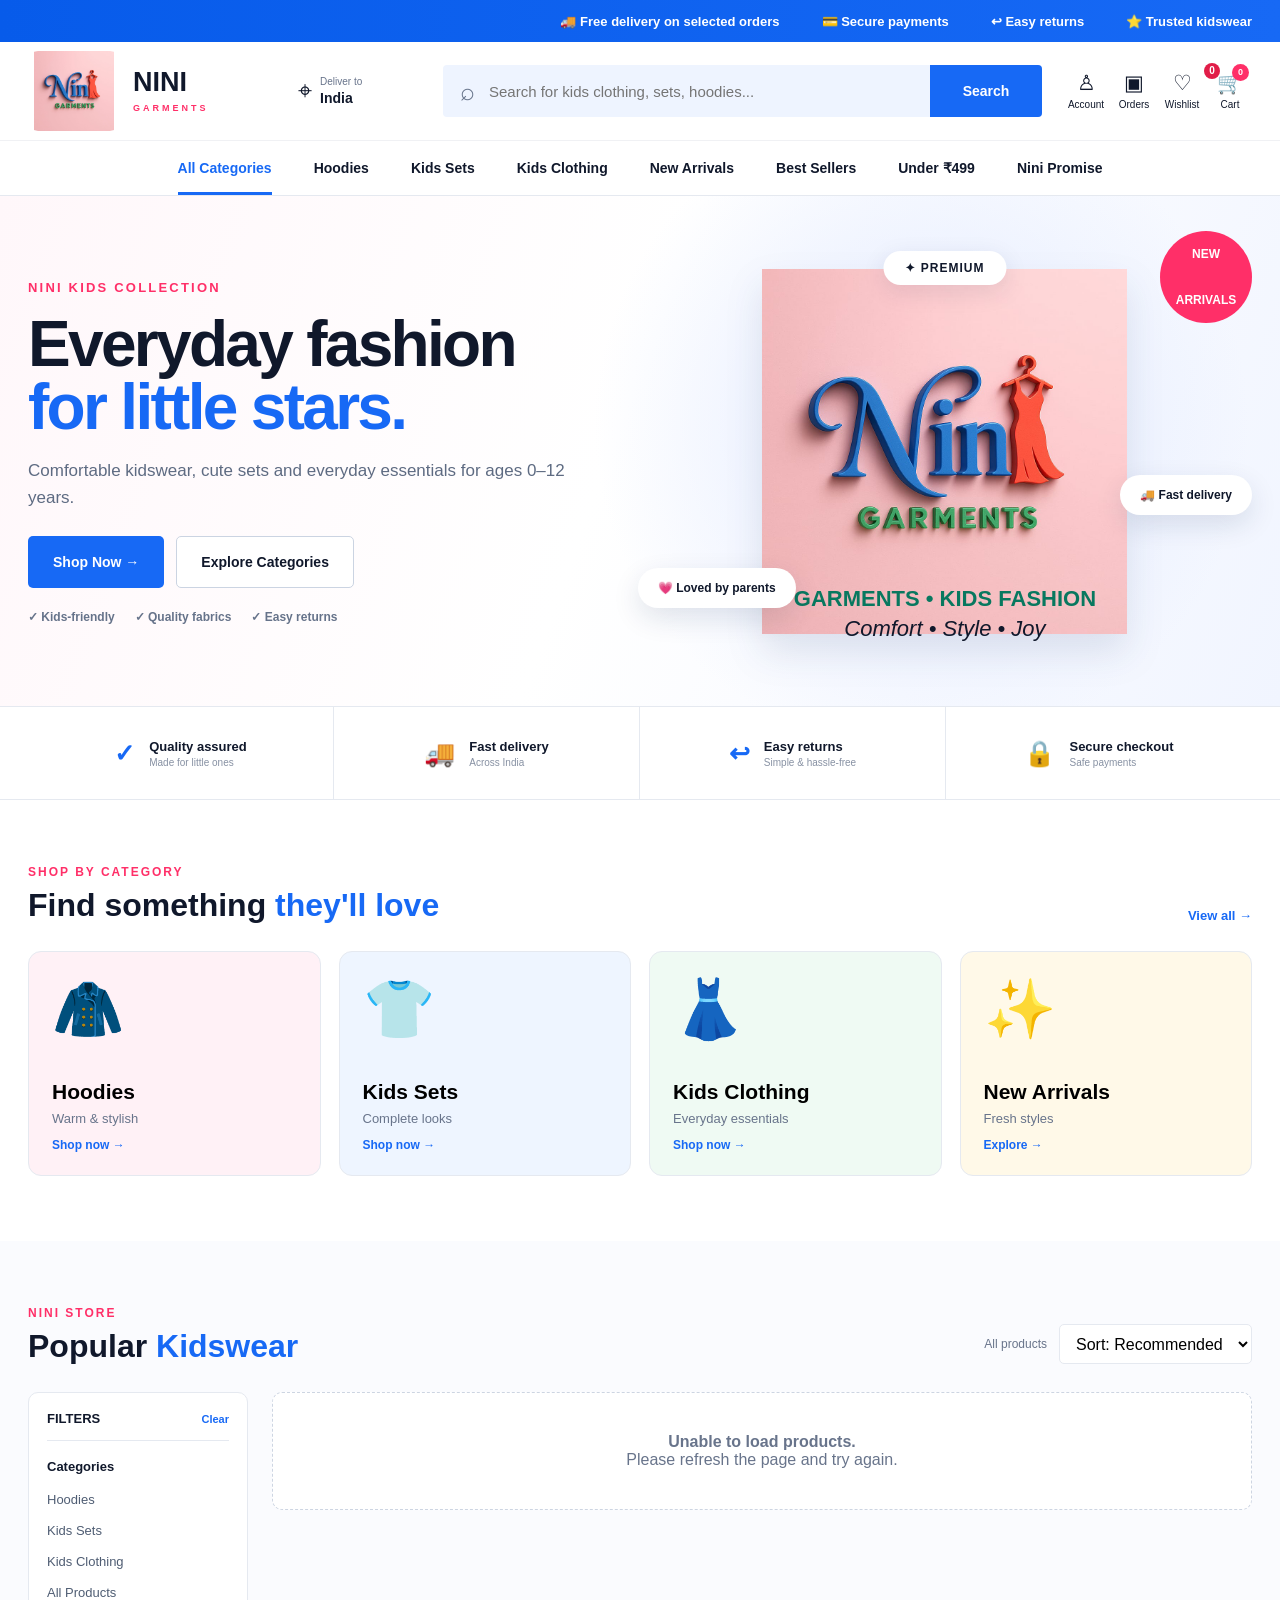
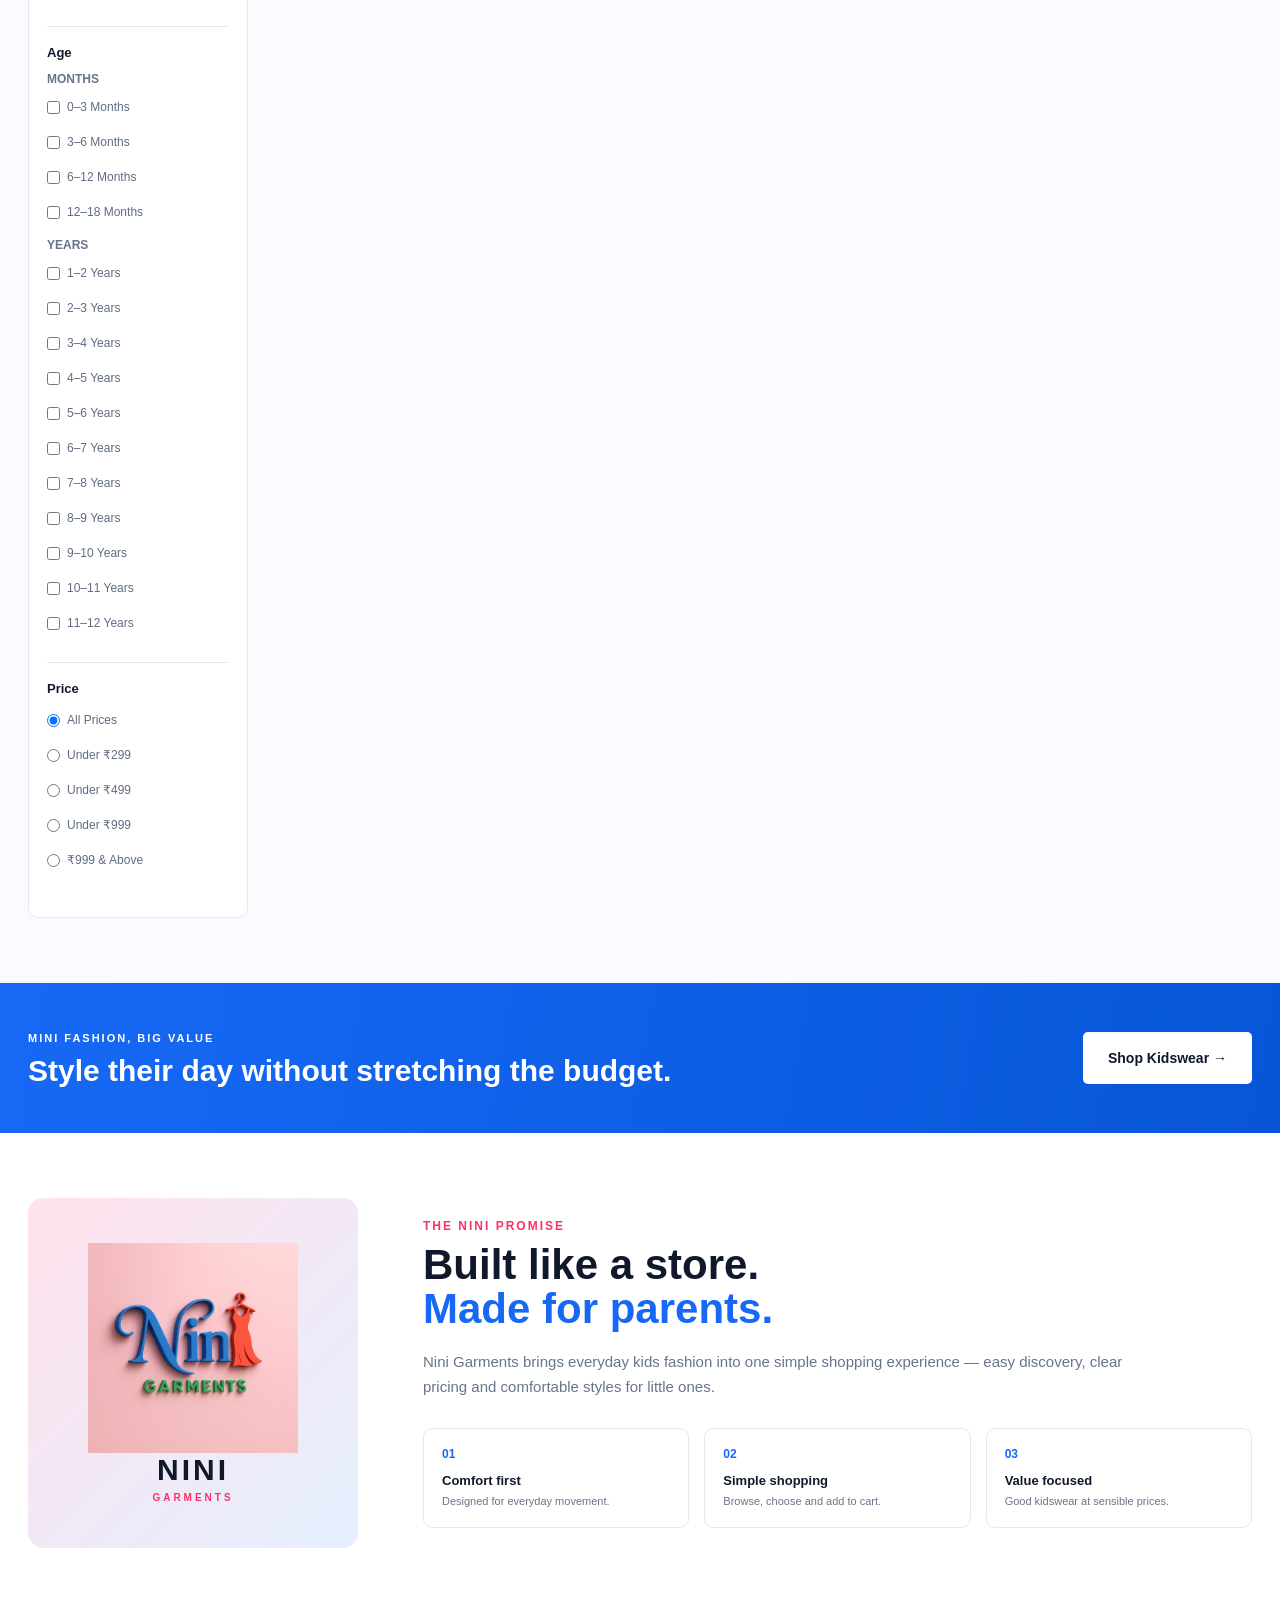
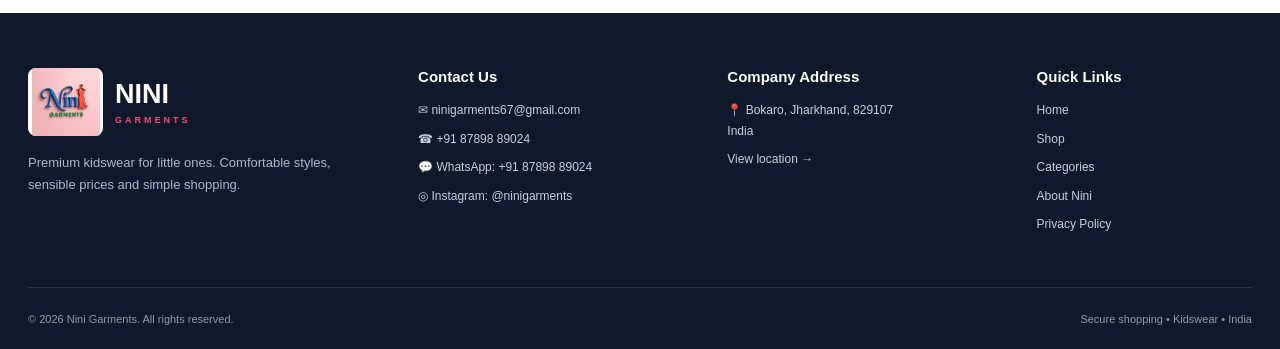
==== commit 11ba3606: "Add Privacy Policy link to index.html Added a link to the Privacy Policy page in the navigation." ====
--- a/index.html
+++ b/index.html
@@ -94,7 +94,6 @@
       <a href="#shop">Shop</a>
       <a href="#about">About Nini</a>
       <a href="#contact">Contact</a>
-      <a href="admin.html">Admin</a>
     </div>
 
     <div class="category-bar">
@@ -320,6 +319,7 @@
           <a href="#shop">Shop</a>
           <a href="#categories">Categories</a>
           <a href="#about">About Nini</a>
+          <a href="privacy.html">Privacy Policy</a>
         </div>
       </div>
     </section>
@@ -538,7 +538,11 @@
       renderProducts(copy);
     }
 
-    function openProductDetail(productId){ window.location.href = "product.html?id=" + encodeURIComponent(Number(productId)); }
+    function openProductDetail(productId){
+      const id = Number(productId);
+      if(!Number.isFinite(id)) return;
+      window.location.href = "product.html?id=" + encodeURIComponent(id);
+    }
 
     function updateDetailSize(productId){
       const product = products.find(p => Number(p.id) === Number(productId));
@@ -727,5 +731,6 @@
   </script>
 
   <script src="app.js"></script>
+<script src="nini-v2-ui.js"></script>
 </body>
 </html>
--- a/style.css
+++ b/style.css
@@ -1048,3 +1048,391 @@
   .contact-main{grid-column:auto}
   .contact-grid .contact-column:last-child{display:block}
 }
+
+
+/* =========================================================
+   NINI GARMENTS — MOBILE PRODUCT CARD POLISH
+   Scoped to phones only
+   ========================================================= */
+@media(max-width:480px){
+  .products-grid{
+    grid-template-columns:repeat(2,minmax(0,1fr));
+    gap:8px;
+    align-items:start;
+  }
+
+  .product{
+    border-radius:10px;
+  }
+
+  .product>img{
+    width:100%;
+    height:175px;
+    object-fit:cover;
+  }
+
+  .product-info{
+    padding:9px;
+  }
+
+  .product-info h3{
+    font-size:13px;
+    line-height:1.25;
+    margin-bottom:6px;
+    min-height:32px;
+    display:-webkit-box;
+    -webkit-box-orient:vertical;
+    -webkit-line-clamp:2;
+    overflow:hidden;
+  }
+
+  .product .price{
+    font-size:16px;
+    line-height:1.2;
+    margin-bottom:5px;
+    white-space:nowrap;
+    overflow:hidden;
+    text-overflow:ellipsis;
+  }
+
+  .product .stock{
+    font-size:10px;
+    margin-bottom:7px;
+    white-space:nowrap;
+  }
+
+  .product select{
+    height:36px;
+    margin-bottom:7px;
+    padding:0 7px;
+    font-size:12px;
+  }
+
+  .product-info>button{
+    min-height:37px;
+    font-size:11px;
+    border-radius:5px;
+  }
+
+  .product > button[data-wishlist-id]{
+    top:7px !important;
+    right:7px !important;
+    width:34px !important;
+    height:34px !important;
+    line-height:34px !important;
+    font-size:22px !important;
+  }
+}
+
+
+/* =========================================================
+   NINI GARMENTS — FINAL RESPONSIVE SHOP POLISH
+   Mobile-first, desktop preserved
+   ========================================================= */
+
+.product{
+  overflow:hidden;
+  transition:transform .18s ease,box-shadow .18s ease;
+}
+
+.product > img{
+  display:block;
+  width:100%;
+  object-fit:cover;
+  background:#f7f8fb;
+}
+
+.product-info{
+  min-width:0;
+}
+
+.product-wishlist-btn{
+  position:absolute;
+  top:10px;
+  right:10px;
+  z-index:3;
+  width:38px;
+  height:38px;
+  border:0;
+  border-radius:50%;
+  background:rgba(255,255,255,.96);
+  box-shadow:0 2px 10px rgba(0,0,0,.13);
+  font-size:24px;
+  line-height:38px;
+  cursor:pointer;
+  color:#475569;
+}
+
+.product-discount-badge{
+  position:absolute;
+  top:12px;
+  left:10px;
+  z-index:3;
+  padding:5px 7px;
+  border-radius:5px;
+  background:#16a34a;
+  color:#fff;
+  font-size:10px;
+  font-weight:800;
+  line-height:1;
+}
+
+.price-row{
+  display:flex;
+  align-items:baseline;
+  flex-wrap:wrap;
+  gap:6px;
+  min-width:0;
+}
+
+.price-main{
+  font-weight:900;
+}
+
+.price-row del{
+  color:#68748b;
+  font-size:12px;
+  font-weight:500;
+}
+
+.product-cart-btn{
+  width:100%;
+}
+
+/* Header/search polish on smaller screens */
+@media(max-width:700px){
+  .top-strip-inner{
+    gap:12px;
+    overflow-x:auto;
+    white-space:nowrap;
+    scrollbar-width:none;
+  }
+
+  .top-strip-inner::-webkit-scrollbar{
+    display:none;
+  }
+
+  .header-row{
+    gap:8px;
+  }
+
+  .search-box{
+    width:100%;
+    order:5;
+  }
+
+  .category-bar{
+    overflow-x:auto;
+    white-space:nowrap;
+    scrollbar-width:none;
+  }
+
+  .category-bar::-webkit-scrollbar{
+    display:none;
+  }
+}
+
+@media(max-width:480px){
+  body{
+    overflow-x:hidden;
+  }
+
+  .market-container{
+    width:100%;
+    box-sizing:border-box;
+  }
+
+  .top-strip{
+    font-size:10px;
+    min-height:28px;
+  }
+
+  .top-strip-inner{
+    padding:6px 12px;
+    justify-content:flex-start;
+  }
+
+  .market-header{
+    position:sticky;
+    top:0;
+    z-index:20;
+  }
+
+  .header-row{
+    padding:8px 10px;
+  }
+
+  .mobile-menu-btn{
+    width:36px;
+    height:36px;
+    flex:0 0 36px;
+  }
+
+  .market-logo{
+    gap:5px;
+  }
+
+  .market-logo img{
+    width:38px;
+    height:38px;
+  }
+
+  .market-logo strong{
+    font-size:15px;
+  }
+
+  .market-logo small{
+    font-size:7px;
+  }
+
+  .delivery-location{
+    display:none !important;
+  }
+
+  .desktop-actions{
+    gap:4px;
+  }
+
+  .desktop-actions .header-action{
+    min-width:34px;
+    padding:3px;
+  }
+
+  .desktop-actions .header-action small{
+    display:none;
+  }
+
+  .desktop-actions .header-action > span{
+    font-size:18px;
+  }
+
+  .search-box{
+    margin-top:2px;
+  }
+
+  .search-box input{
+    min-width:0;
+    height:42px;
+    font-size:14px;
+  }
+
+  .search-box button{
+    height:42px;
+    padding:0 13px;
+    font-size:12px;
+  }
+
+  .category-bar a,
+  .category-bar button{
+    padding:9px 10px;
+    font-size:11px;
+  }
+
+  .products-grid{
+    grid-template-columns:repeat(2,minmax(0,1fr));
+    gap:8px;
+    padding-left:0;
+    padding-right:0;
+  }
+
+  .product{
+    border-radius:10px;
+    min-width:0;
+  }
+
+  .product > img{
+    height:158px;
+  }
+
+  .product-info{
+    padding:8px !important;
+  }
+
+  .product-info h3{
+    font-size:13px !important;
+    line-height:1.25 !important;
+    margin:0 0 5px !important;
+    min-height:32px;
+    max-height:32px;
+    display:-webkit-box;
+    -webkit-box-orient:vertical;
+    -webkit-line-clamp:2;
+    overflow:hidden;
+  }
+
+  .price-row{
+    gap:4px;
+    min-height:20px;
+  }
+
+  .price-main{
+    font-size:15px !important;
+    line-height:1.15;
+  }
+
+  .price-row del{
+    font-size:10px;
+  }
+
+  .stock{
+    font-size:10px !important;
+    margin:4px 0 6px !important;
+    white-space:nowrap;
+    overflow:hidden;
+    text-overflow:ellipsis;
+  }
+
+  .product select{
+    width:100%;
+    height:36px;
+    margin-bottom:6px;
+    padding:0 7px;
+    font-size:12px;
+    border-radius:6px;
+  }
+
+  .product-cart-btn{
+    min-height:36px !important;
+    height:36px;
+    padding:0 5px !important;
+    font-size:11px !important;
+    border-radius:6px !important;
+  }
+
+  .product-wishlist-btn{
+    top:6px;
+    right:6px;
+    width:32px;
+    height:32px;
+    line-height:32px;
+    font-size:21px;
+  }
+
+  .product-discount-badge{
+    top:7px;
+    left:7px;
+    padding:4px 5px;
+    font-size:9px;
+  }
+}
+
+/* =========================================================
+   NINI GARMENTS — FINAL MOBILE PRODUCT IMAGE
+   Meesho-style square image area for complete hoodie sets
+   ========================================================= */
+@media(max-width:480px){
+  .products-grid{
+    grid-template-columns:repeat(2,minmax(0,1fr)) !important;
+    gap:8px !important;
+  }
+
+  .product > img{
+    width:100% !important;
+    height:calc((100vw - 28px) / 2) !important;
+    max-height:none !important;
+    object-fit:contain !important;
+    object-position:center !important;
+    background:#fff !important;
+    display:block !important;
+  }
+}
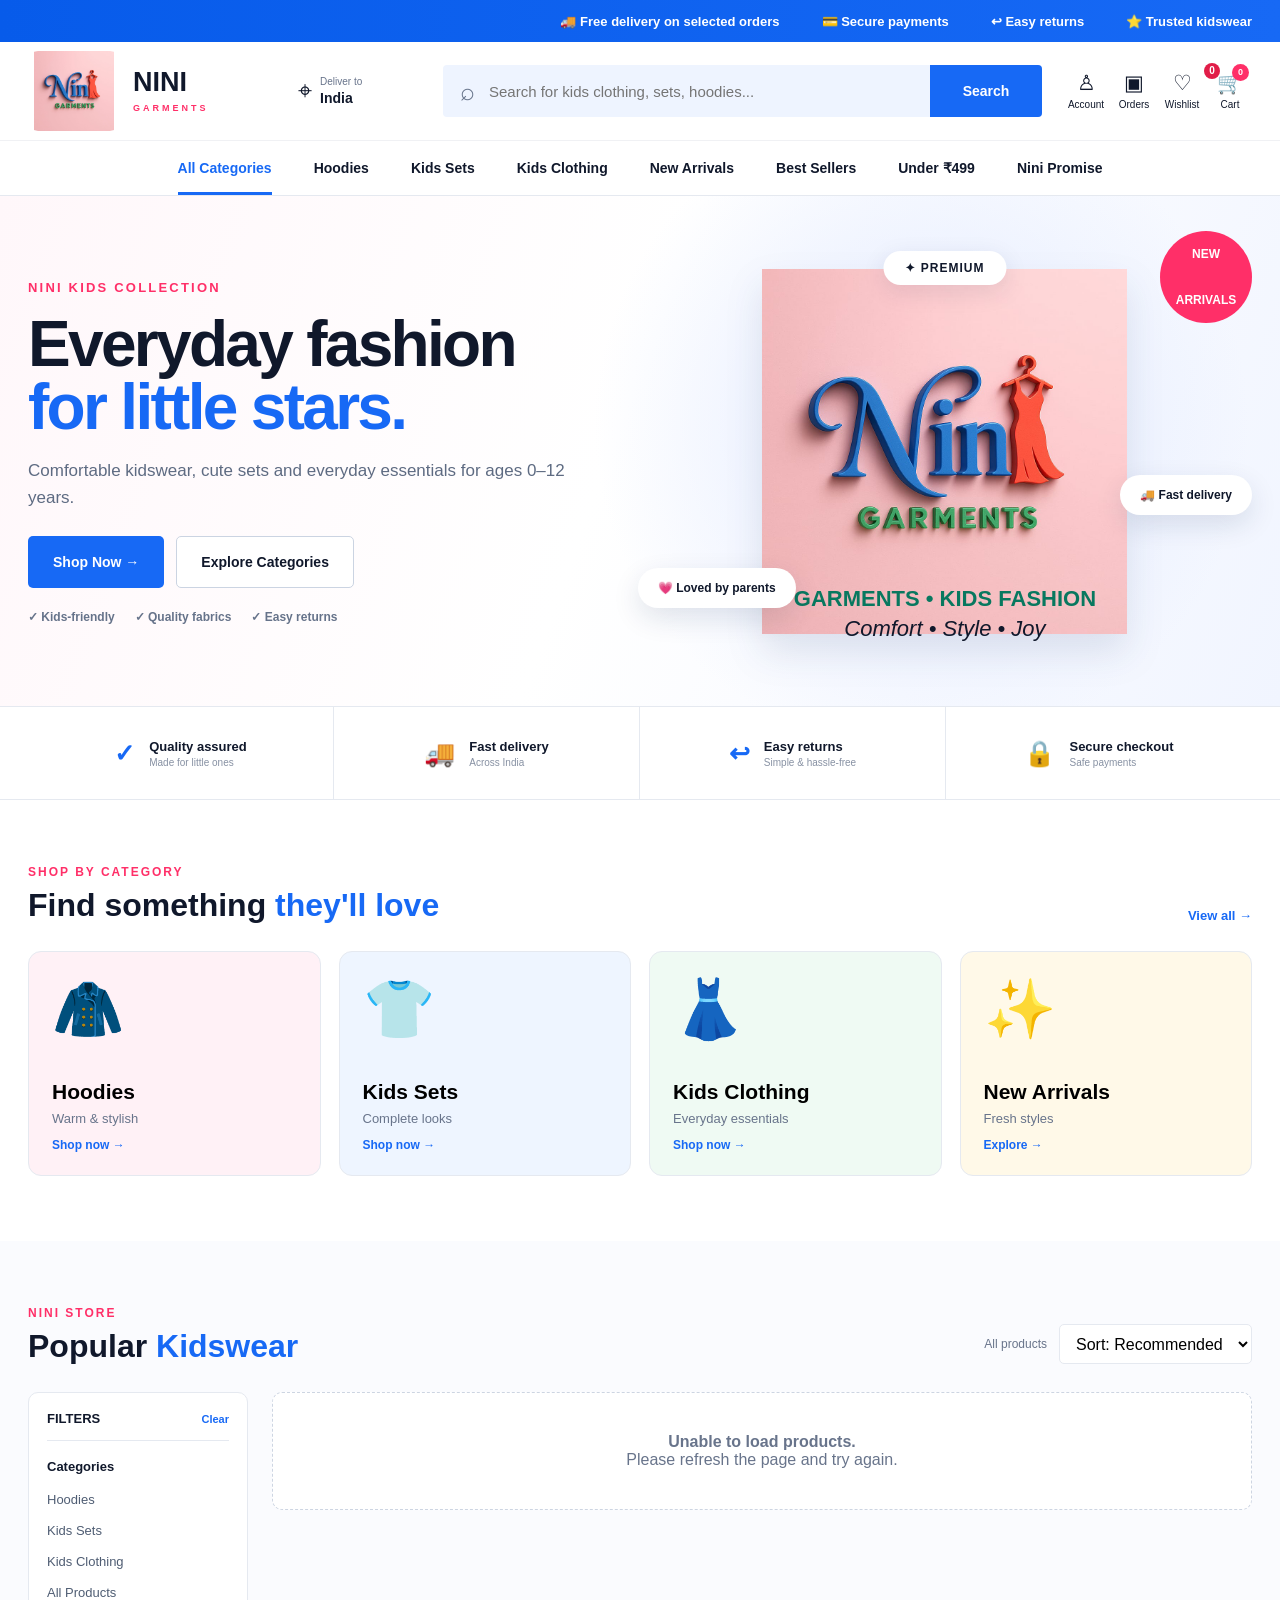
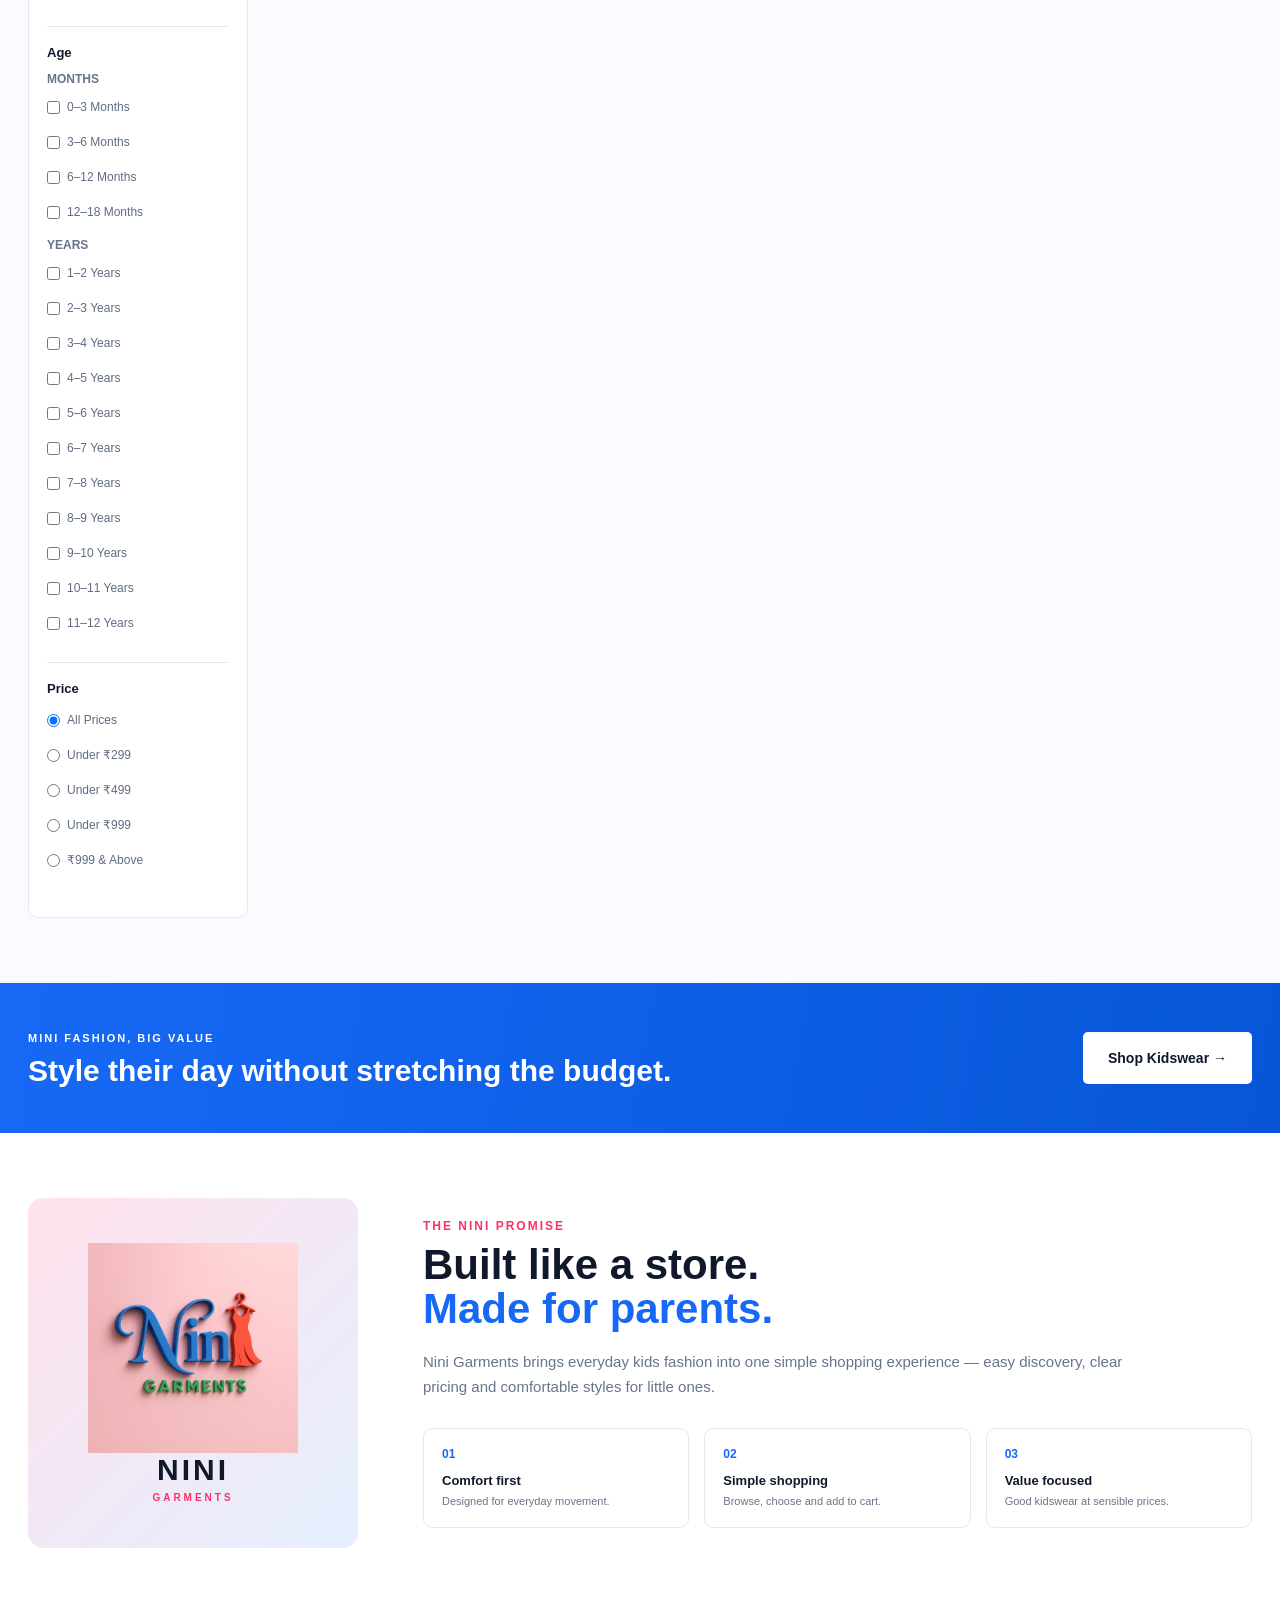
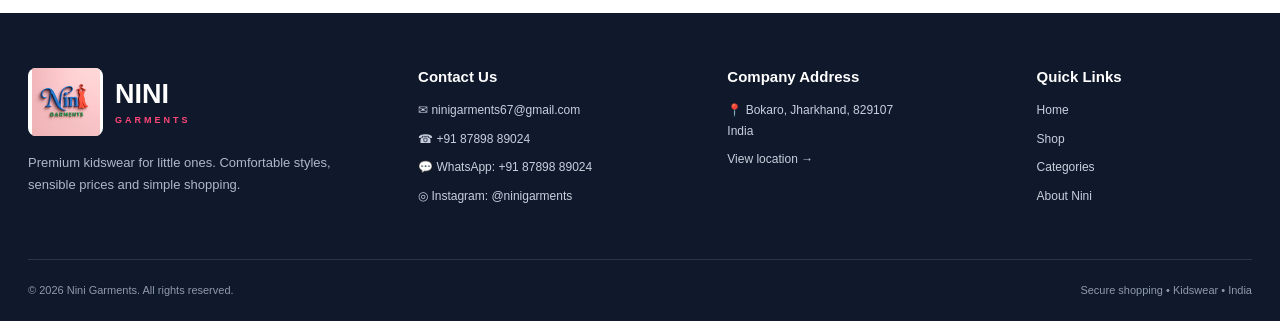
==== commit 3647e0bf: "Add Privacy Policy and Terms links to index.html" ====
--- a/index.html
+++ b/index.html
@@ -93,7 +93,10 @@
       <a href="#categories">Categories</a>
       <a href="#shop">Shop</a>
       <a href="#about">About Nini</a>
+      <a href="privacy.html">Privacy Policy</a>
+      <a href="terms-and-conditions.html">Terms &amp; Conditions</a>
       <a href="#contact">Contact</a>
+      <a href="admin.html">Admin</a>
     </div>
 
     <div class="category-bar">
@@ -319,7 +322,6 @@
           <a href="#shop">Shop</a>
           <a href="#categories">Categories</a>
           <a href="#about">About Nini</a>
-          <a href="privacy.html">Privacy Policy</a>
         </div>
       </div>
     </section>
@@ -731,6 +733,5 @@
   </script>
 
   <script src="app.js"></script>
-<script src="nini-v2-ui.js"></script>
 </body>
 </html>
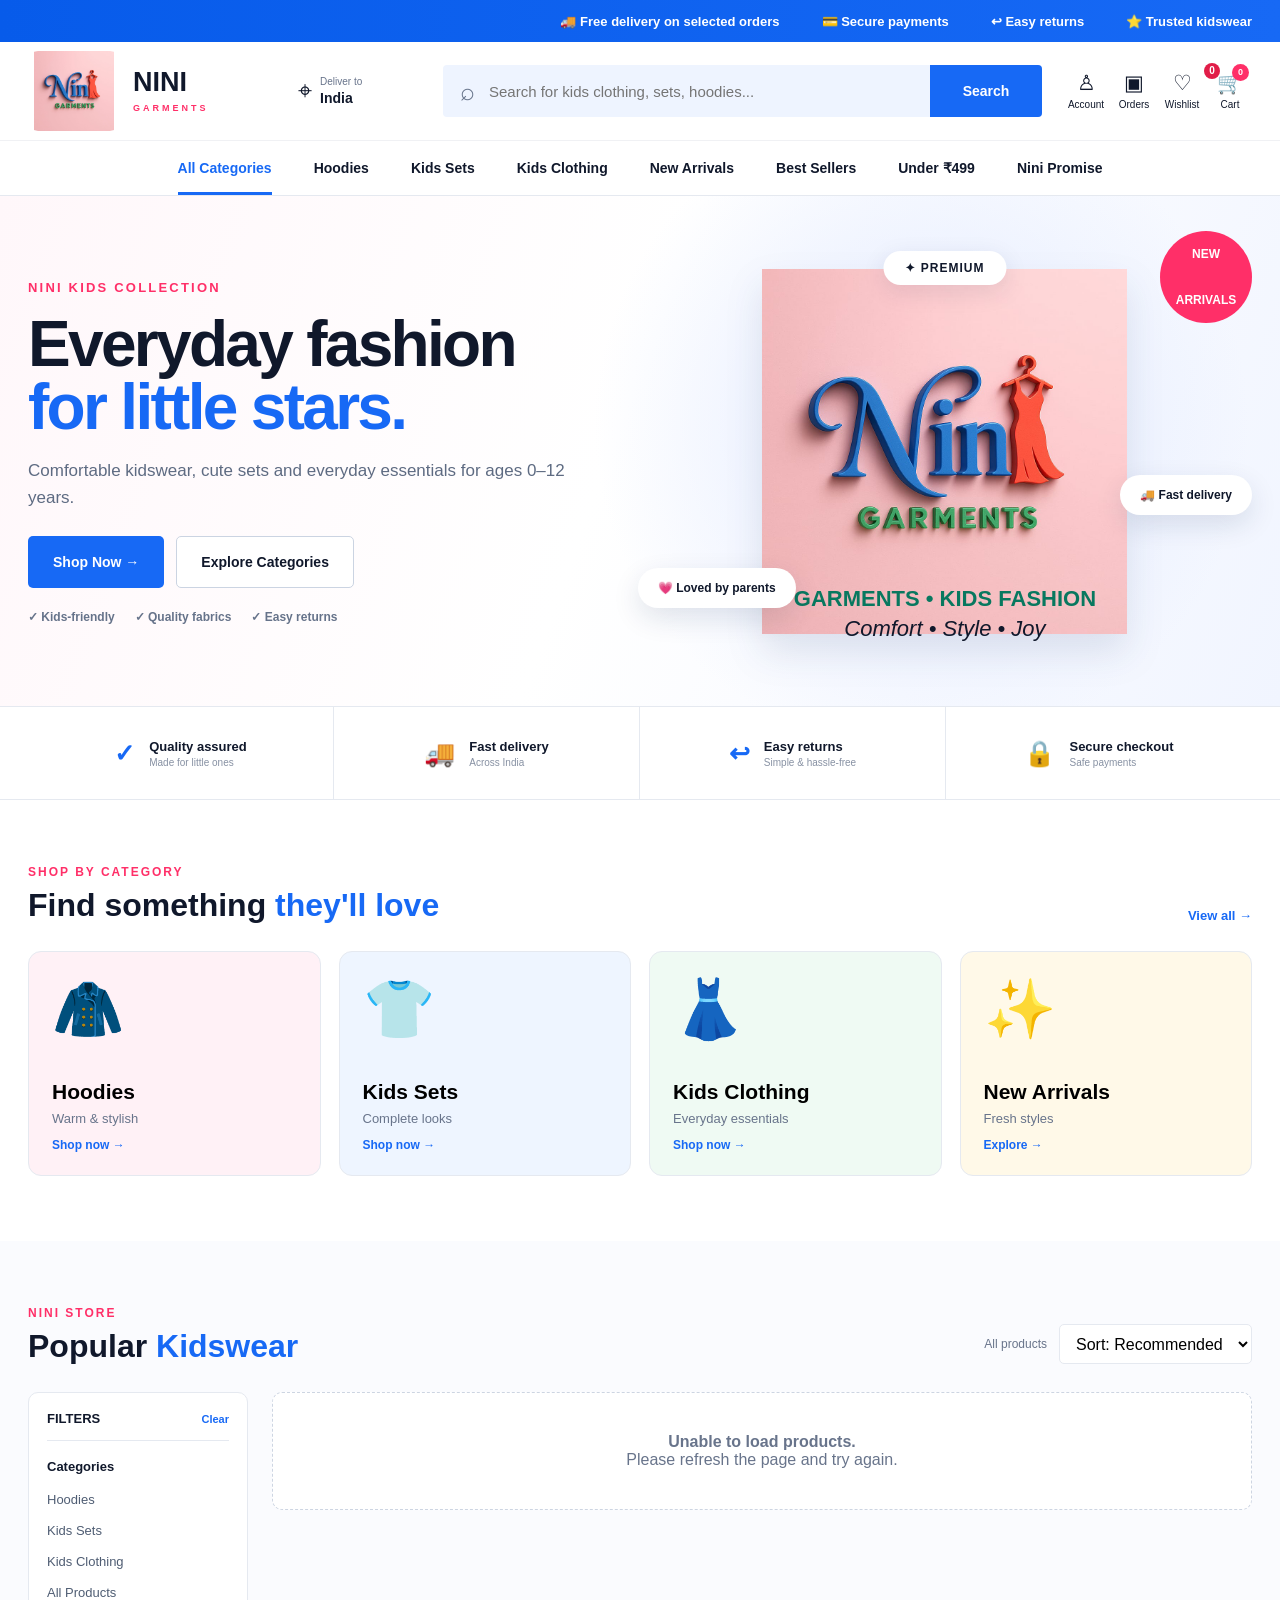
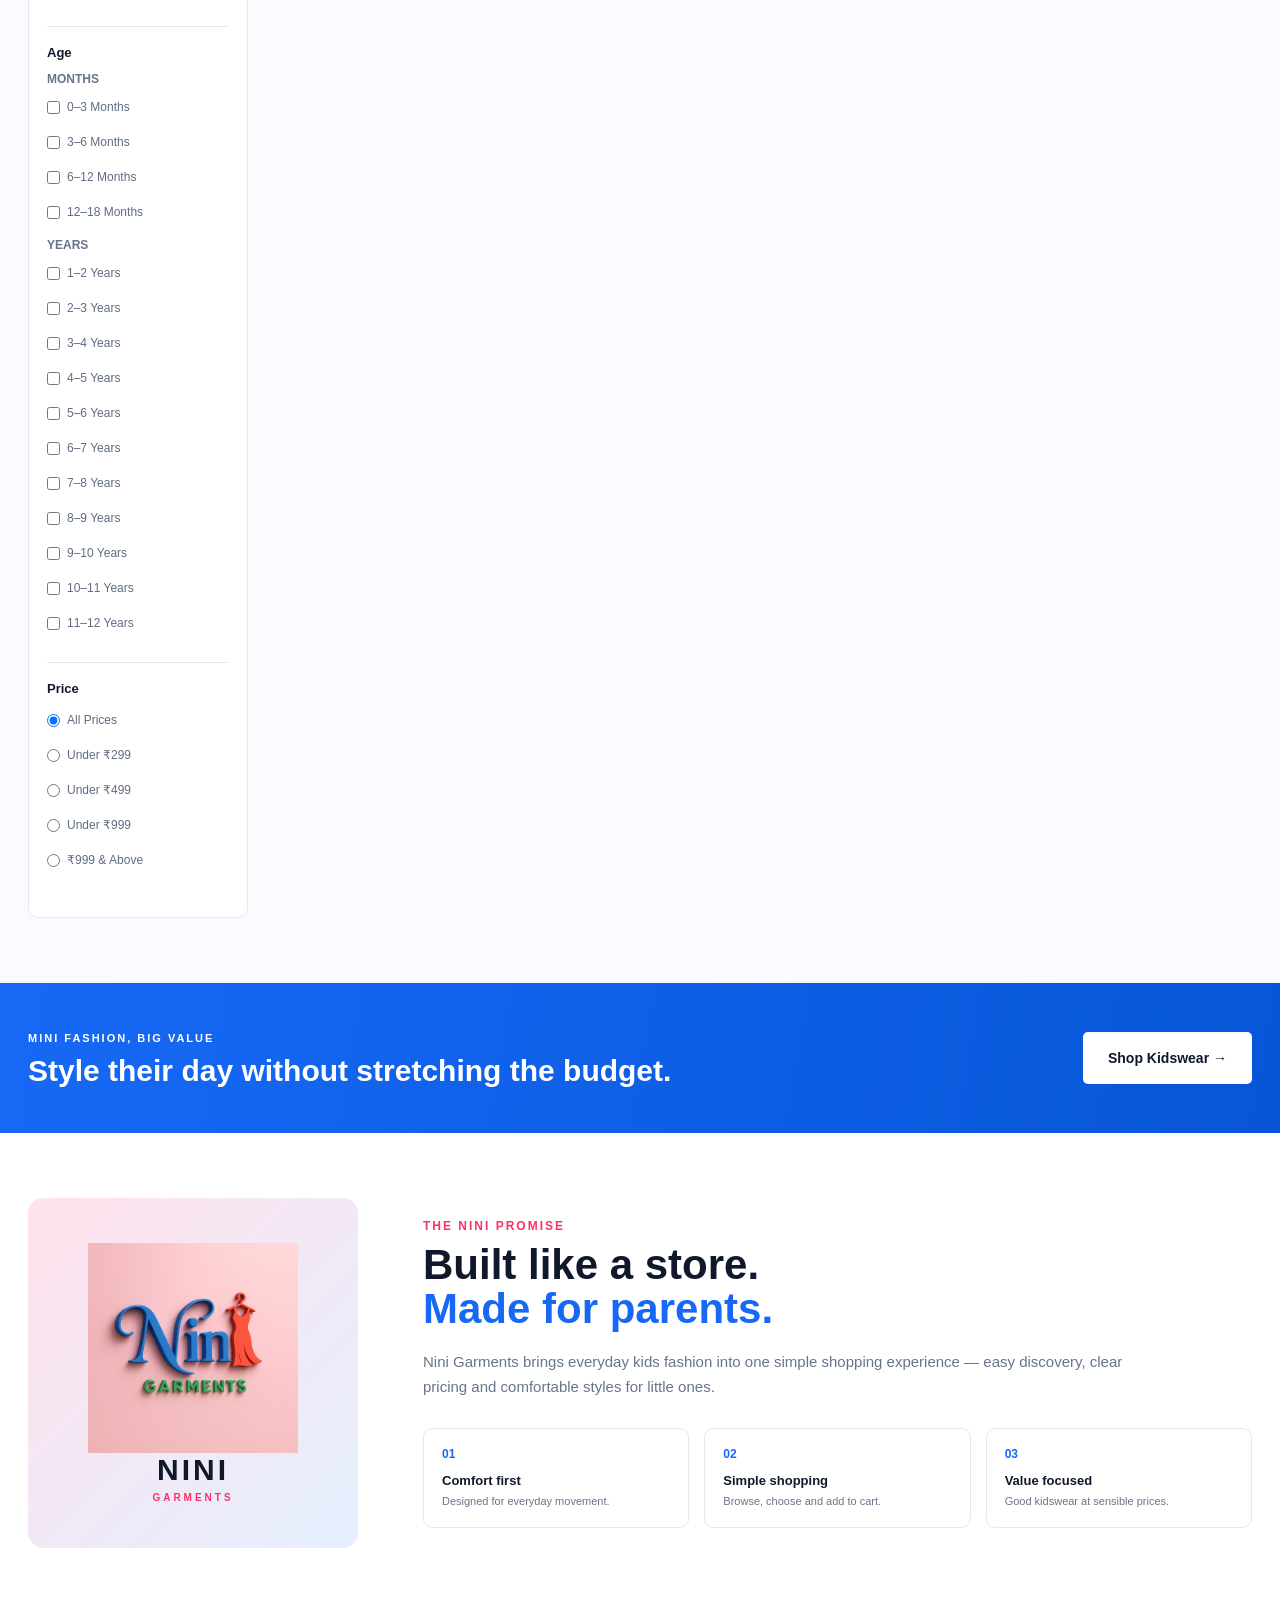
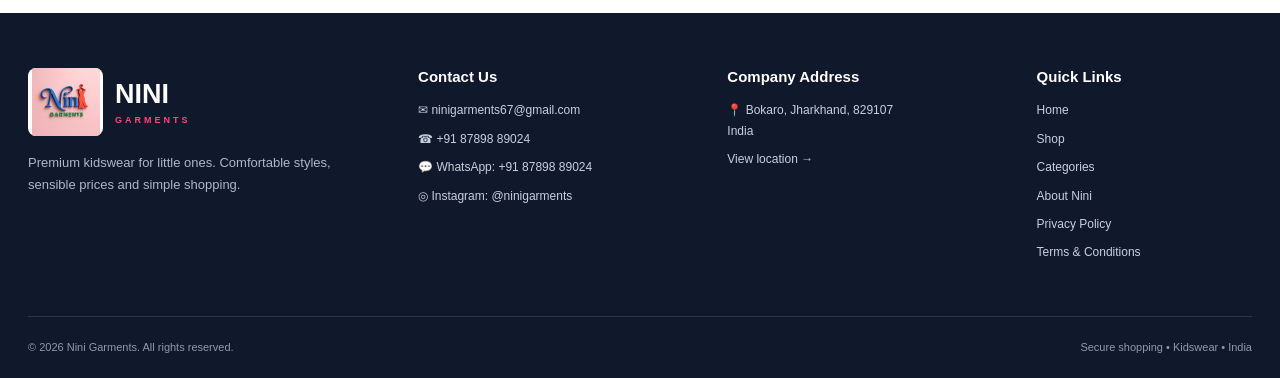
==== commit c96fe7c3: "Restore Privacy Policy and Terms links in index.html" ====
--- a/index.html
+++ b/index.html
@@ -93,10 +93,7 @@
       <a href="#categories">Categories</a>
       <a href="#shop">Shop</a>
       <a href="#about">About Nini</a>
-      <a href="privacy.html">Privacy Policy</a>
-      <a href="terms-and-conditions.html">Terms &amp; Conditions</a>
       <a href="#contact">Contact</a>
-      <a href="admin.html">Admin</a>
     </div>
 
     <div class="category-bar">
@@ -322,6 +319,8 @@
           <a href="#shop">Shop</a>
           <a href="#categories">Categories</a>
           <a href="#about">About Nini</a>
+          <a href="privacy.html">Privacy Policy</a>
+          <a href="terms-and-conditions.html">Terms &amp; Conditions</a>
         </div>
       </div>
     </section>
@@ -733,5 +732,6 @@
   </script>
 
   <script src="app.js"></script>
+<script src="nini-v2-ui.js"></script>
 </body>
 </html>
